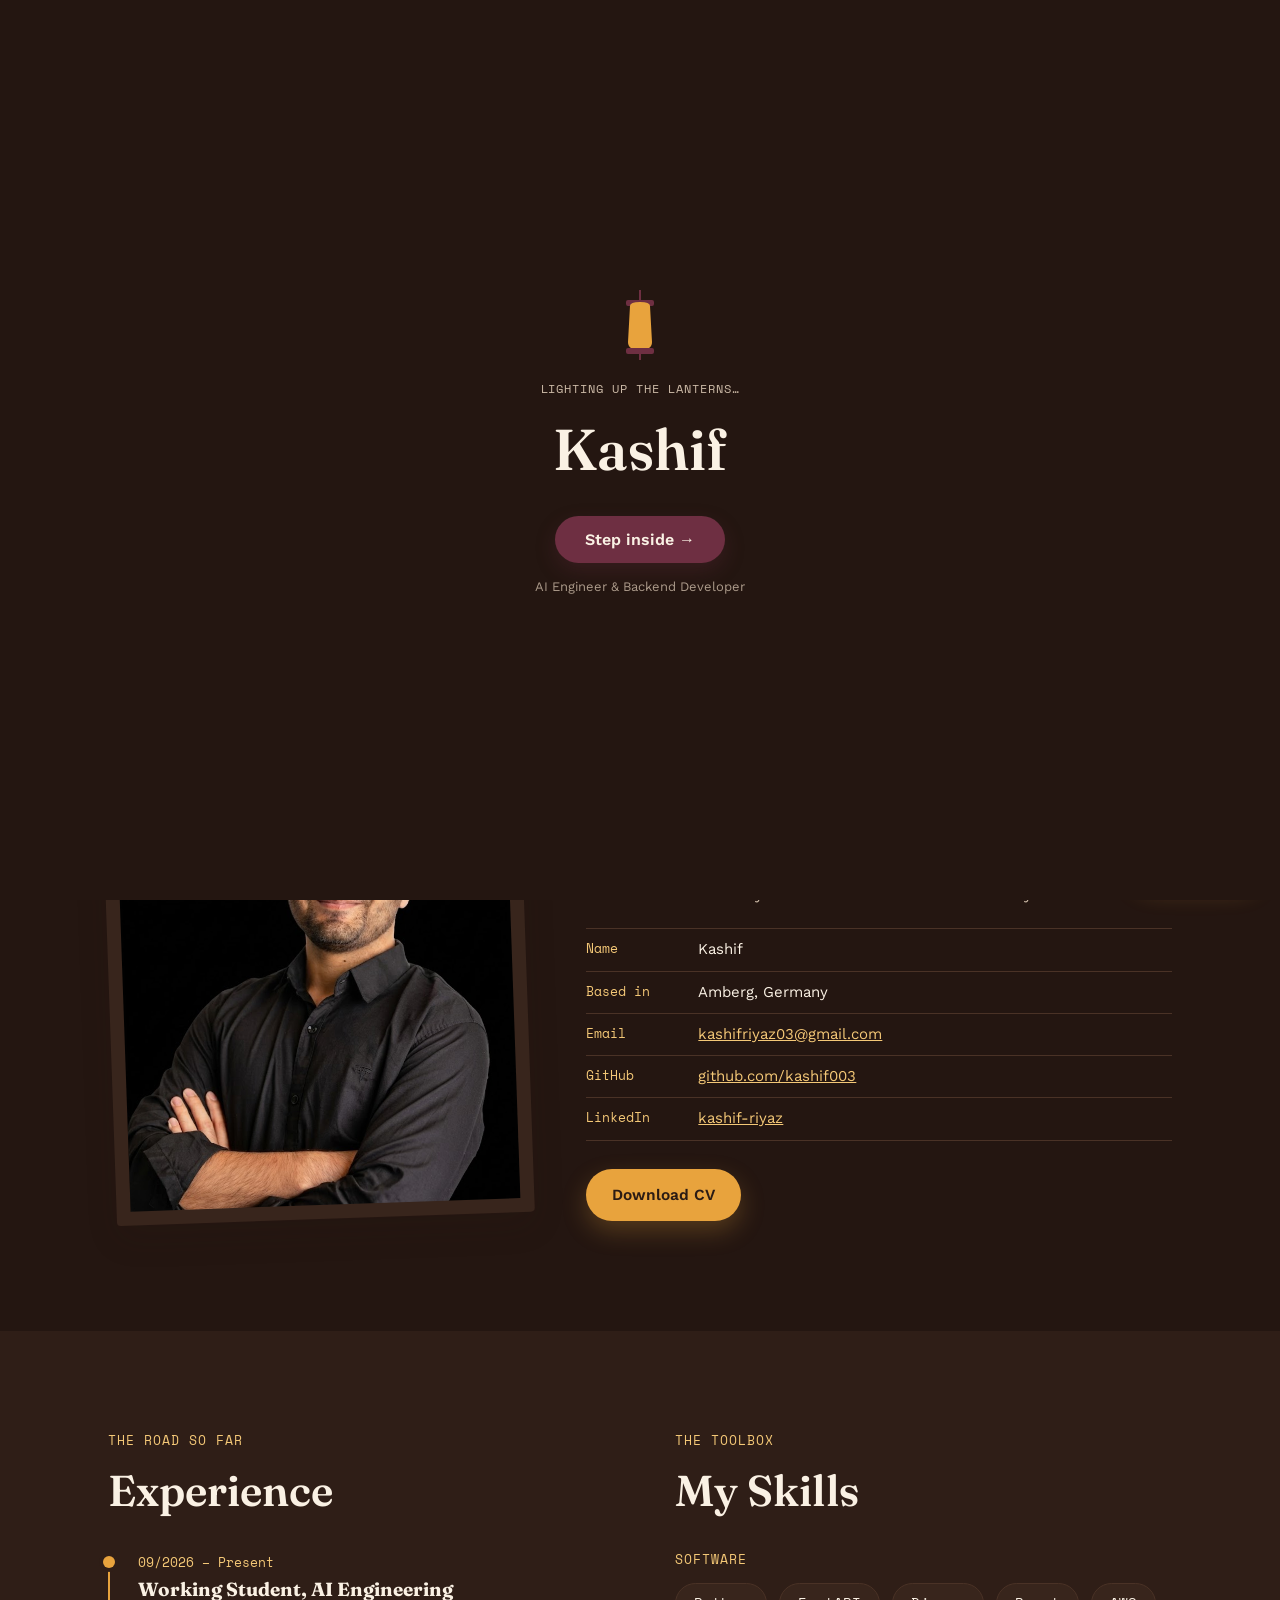
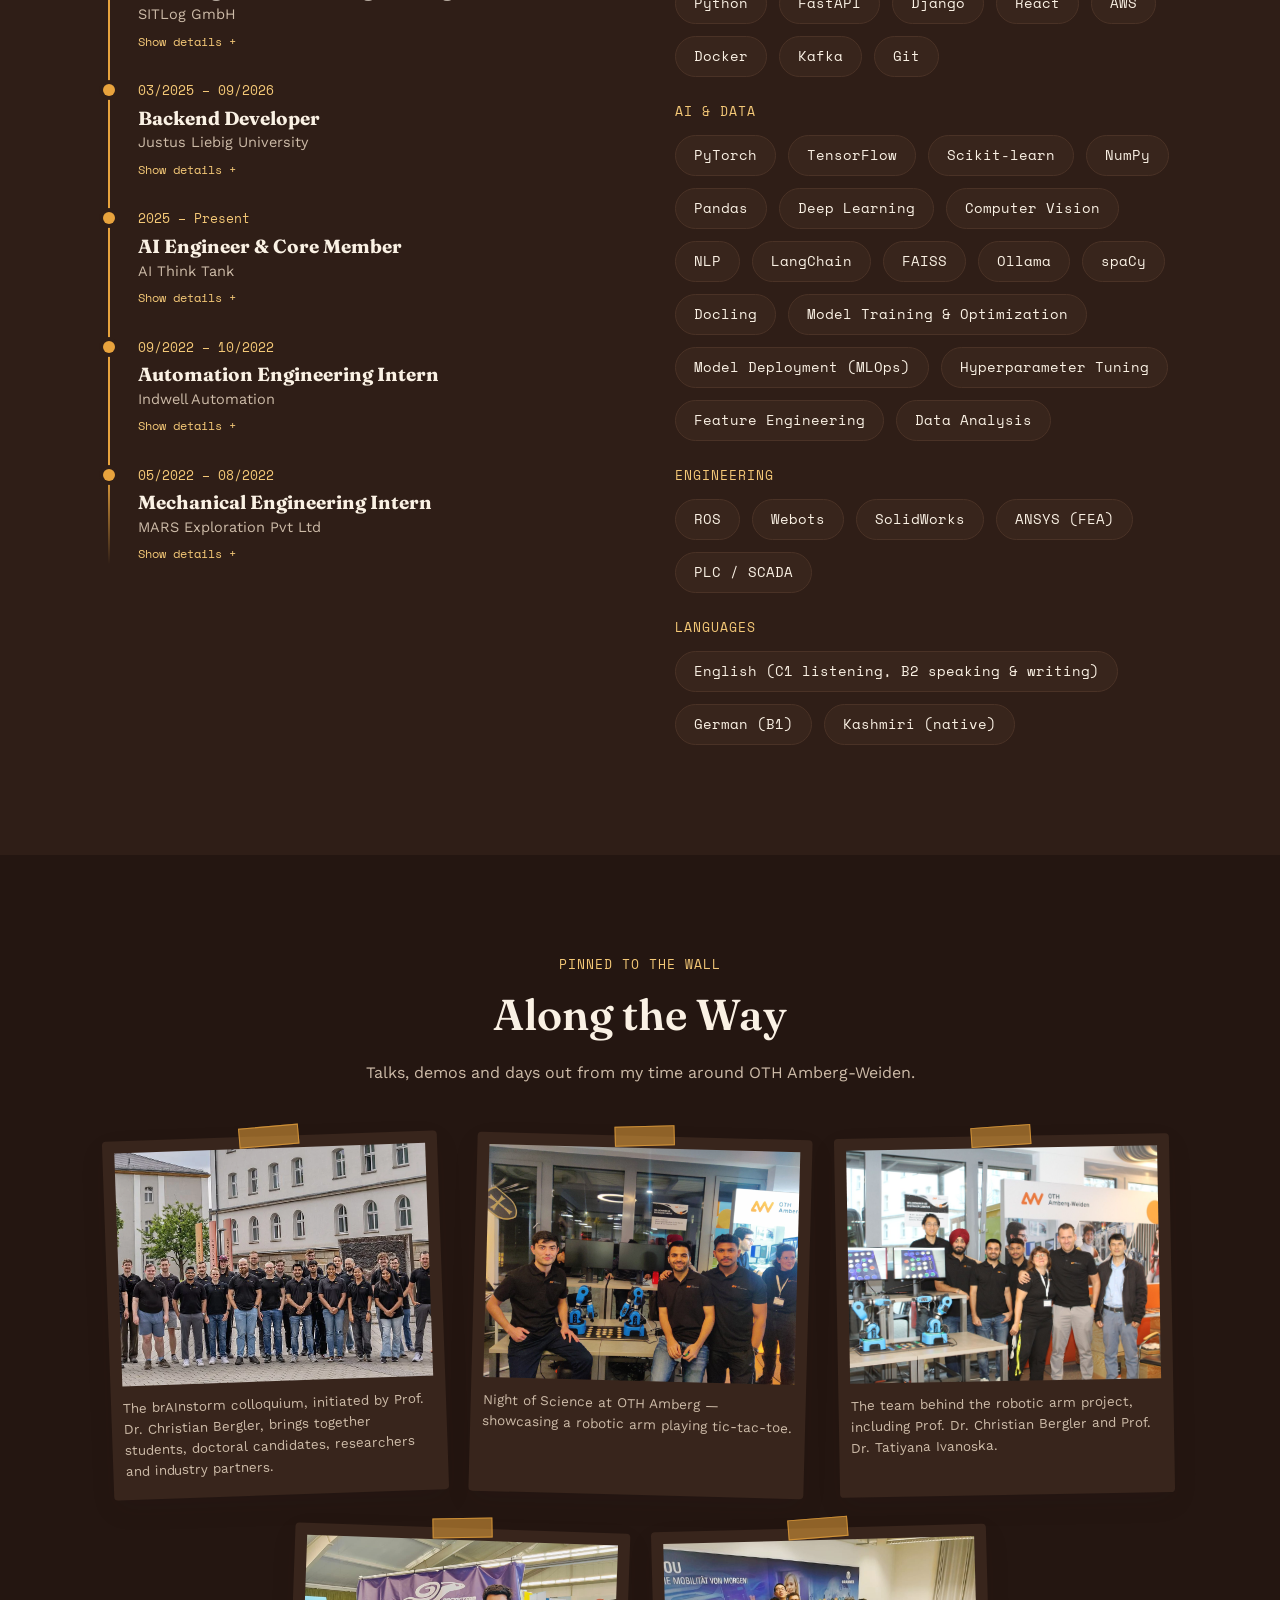
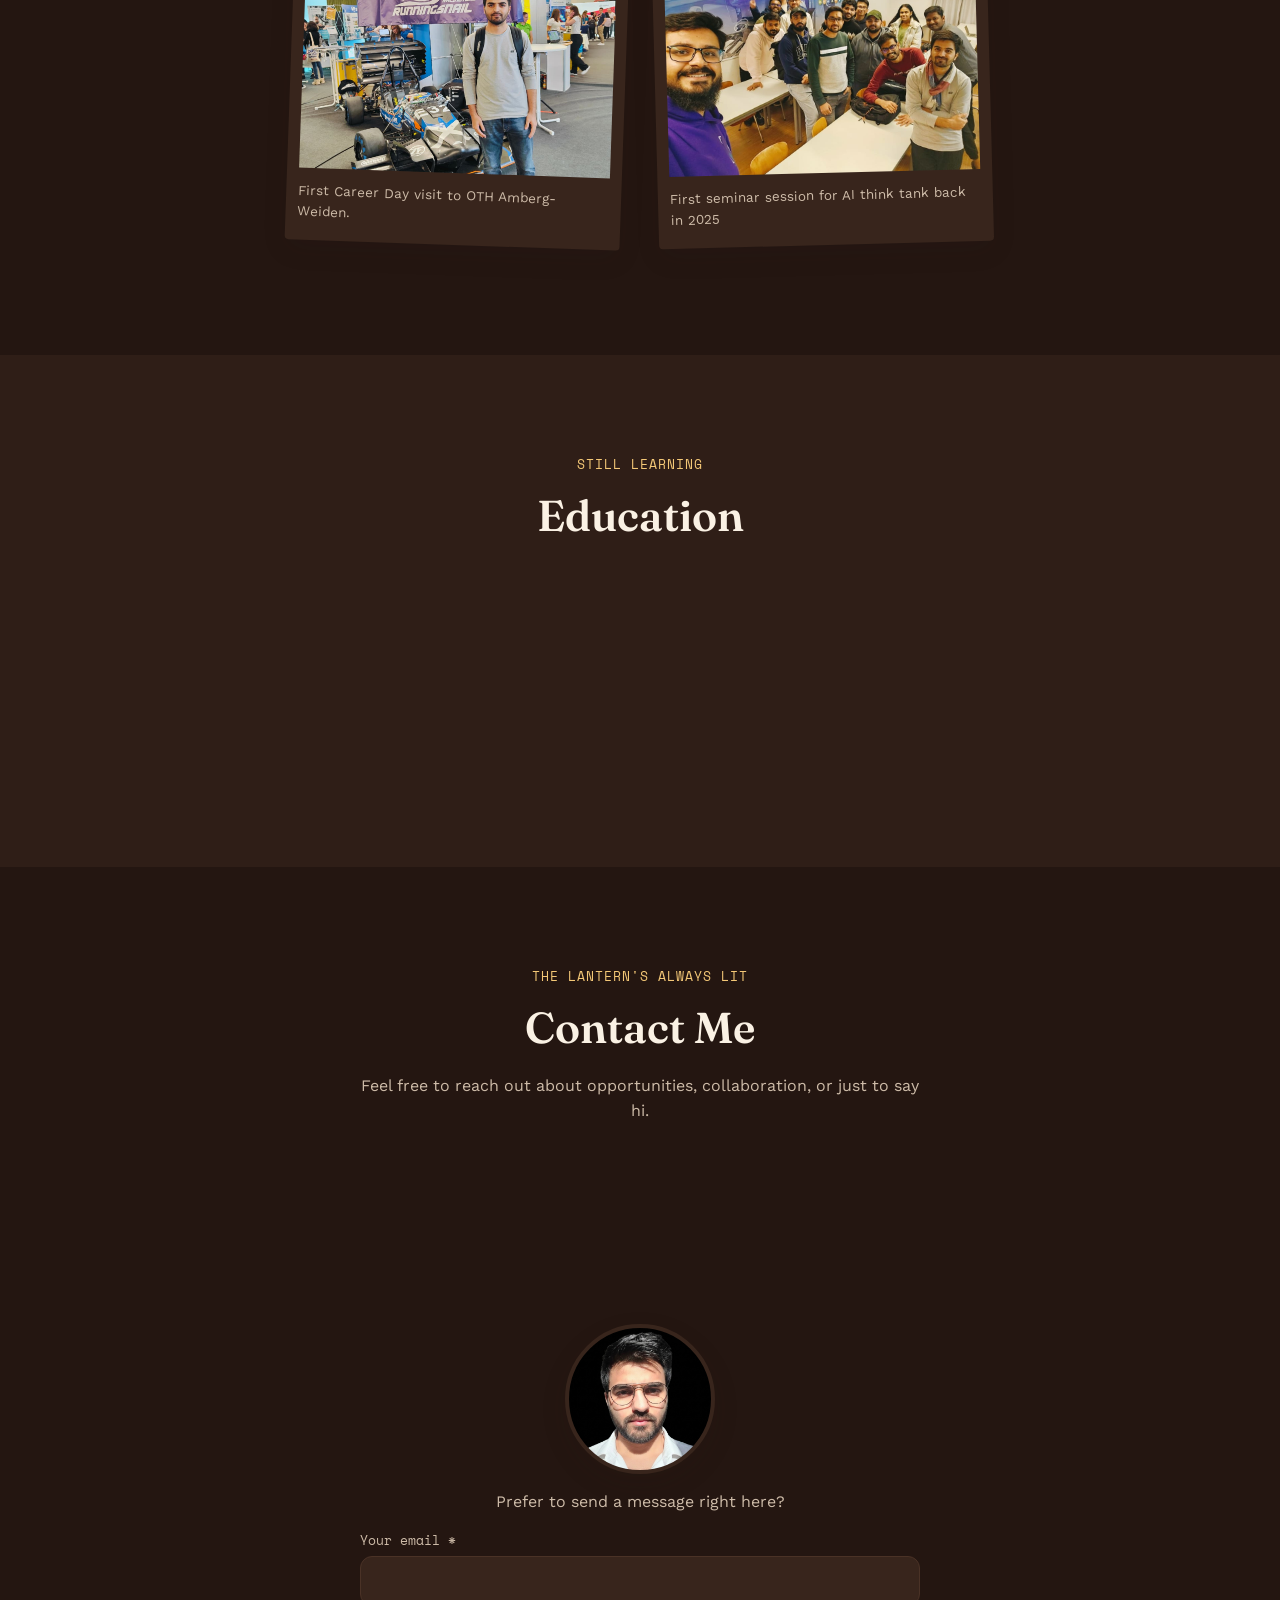
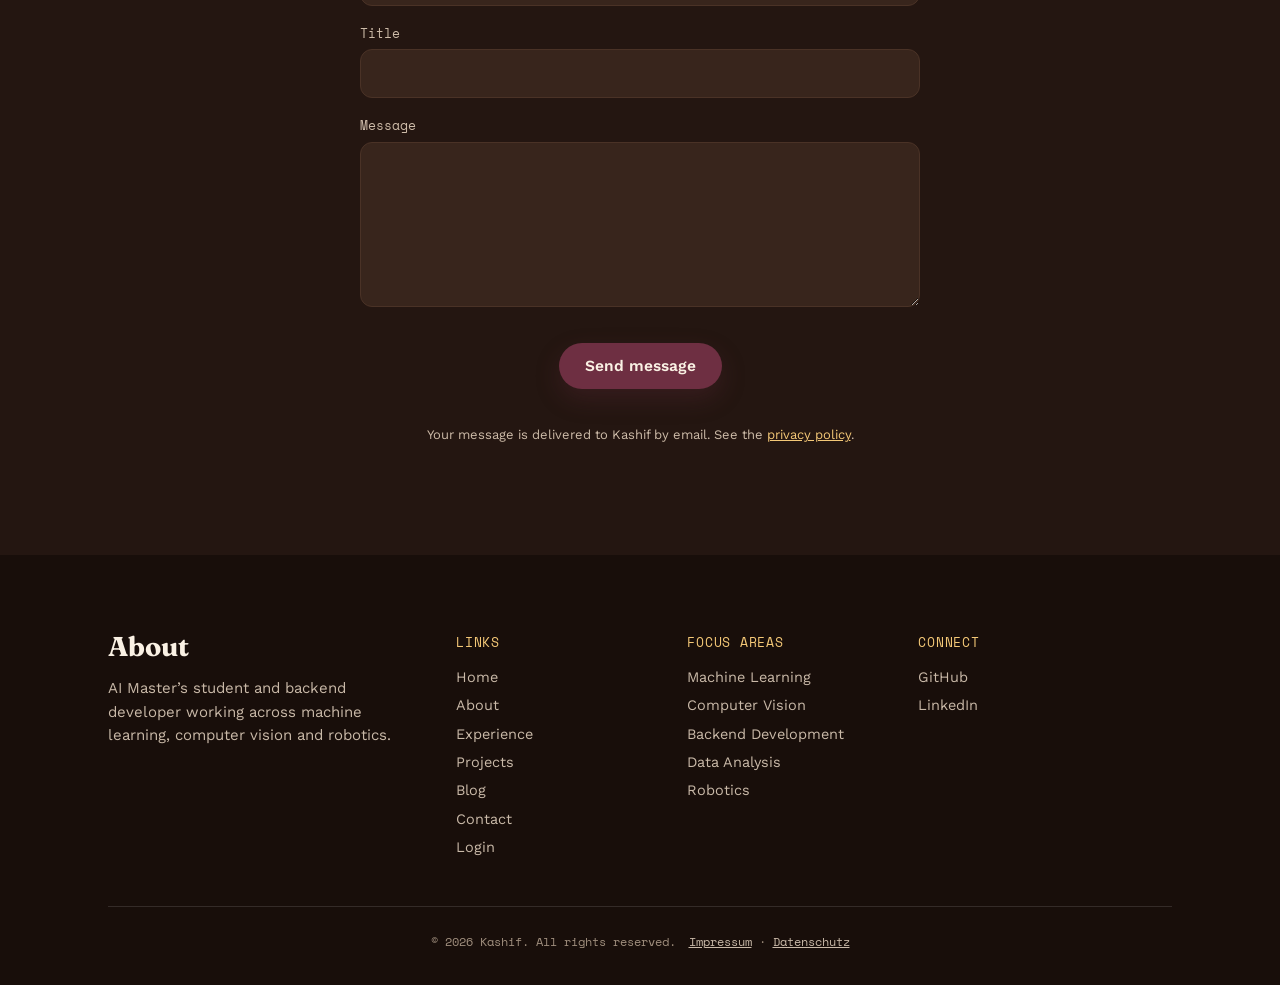
==== index.html @ c375dfff "Footer: link focus areas to Wikipedia, rename the social column to Connect Co-Authored-By: Claude Op" ====
<!DOCTYPE html>
<html lang="en" data-theme="dark">
<head>
<meta charset="UTF-8" />
<meta name="viewport" content="width=device-width, initial-scale=1.0" />
<title>Kashif - AI Engineer &amp; Backend Developer</title>
<meta name="description" content="AI Master's student and backend developer working across machine learning, computer vision and robotics." />

<script>
  (function () {
    try {
      var saved = localStorage.getItem('theme');
      if (saved === 'light' || saved === 'dark') {
        document.documentElement.setAttribute('data-theme', saved);
      }
    } catch (e) {}
  })();
</script>

<link rel="preload" href="/fonts/fraunces-latin.woff2" as="font" type="font/woff2" crossorigin>
<link rel="preload" href="/fonts/work-sans-latin.woff2" as="font" type="font/woff2" crossorigin>
<link rel="stylesheet" href="/fonts/fonts.css">

<link rel="stylesheet" href="style.css" />
<noscript><style>#entrance{ display:none; } .reveal{ opacity:1; transform:none; } .timeline::before{ transform:none; } .timeline > li::before{ scale:1; }</style></noscript>
</head>
<body>

<!-- ============ ENTRANCE OVERLAY ============ -->
<div id="entrance">
  <div class="entrance-inner">
    <svg class="lantern" width="56" height="72" viewBox="0 0 56 72" fill="none" xmlns="http://www.w3.org/2000/svg" aria-hidden="true">
      <line x1="28" y1="0" x2="28" y2="10" stroke="#6E2F42" stroke-width="2"/>
      <rect x="14" y="10" width="28" height="6" rx="2" fill="#6E2F42"/>
      <path id="lanternGlow" d="M18 16 Q18 12 28 12 Q38 12 38 16 L40 52 Q40 60 28 60 Q16 60 16 52 Z" fill="#E8A33D"/>
      <rect x="14" y="58" width="28" height="6" rx="2" fill="#6E2F42"/>
      <line x1="28" y1="64" x2="28" y2="70" stroke="#6E2F42" stroke-width="2"/>
    </svg>
    <p class="entrance-label">lighting up the lanterns…</p>
    <p class="entrance-title">Kashif</p>
    <button id="enterBtn" class="enter-btn">Step inside <span aria-hidden="true">→</span></button>
    <p class="entrance-hint">AI Engineer &amp; Backend Developer</p>
  </div>
</div>

<!-- ============ STRING LIGHTS (site signature) ============ -->
<div class="lights-strip" aria-hidden="true">
  <svg viewBox="0 0 1200 60" preserveAspectRatio="none" class="lights-wire">
    <path d="M0,10 Q150,55 300,15 Q450,55 600,15 Q750,55 900,15 Q1050,55 1200,15" fill="none" stroke="#4A3226" stroke-width="2"/>
  </svg>
  <div class="bulb-row" id="bulbRow"><!-- bulbs injected by JS --></div>
</div>

<!-- ============ HEADER ============ -->
<header class="site-header">
  <div class="wrap header-inner">
    <a href="#top" class="brand">Kashif</a>
    <nav class="main-nav" aria-label="Main">
      <a href="#about">About</a>
      <a href="#experience">Experience</a>
      <a href="/projects/">Projects</a>
      <a href="#skills">Skills</a>
      <a href="/blog/">Blog</a>
      <a href="#contact">Contact</a>
    </nav>
    <button id="themeToggle" class="theme-toggle" type="button" aria-label="Toggle dark/light mode">
      <span class="theme-icon-dark" aria-hidden="true">☾</span>
      <span class="theme-icon-light" aria-hidden="true">☀</span>
    </button>
  </div>
</header>

<main>
<!-- ============ HERO ============ -->
<section id="top" class="hero">
  <div class="wrap hero-inner">
    <p class="eyebrow">— Hello! —</p>
    <h1 class="hero-title">My name is <span class="hero-name">Kashif</span></h1>
    <p class="hero-sub">AI Engineer &amp; Backend Developer</p>
    <div class="hero-actions">
      <a href="#contact" class="cta-primary">Contact me →</a>
      <a href="/projects/" class="cta-ghost">My projects</a>
    </div>
  </div>
  <div class="hero-crates" aria-hidden="true">
    <div class="crate crate-1"></div>
    <div class="crate crate-2"></div>
    <div class="crate crate-3"></div>
  </div>
</section>

<!-- ============ ABOUT ============ -->
<section id="about" class="about">
  <div class="wrap about-inner">
    <div class="about-photo reveal">
      <div class="tape"></div>
      <div class="about-img" role="img" aria-label="Portrait of Kashif"></div>
    </div>
    <div class="about-text">
      <p class="section-eyebrow">a little about me</p>
      <h2 class="section-title">About Me</h2>
      <p>AI Master&rsquo;s student at OTH Amberg with hands-on experience in backend development, machine learning, computer vision and NLP. Currently a Working Student at SITLog GmbH, generating synthetic data with digital twins to train anomaly detection models for industrial systems.</p>
      <dl class="about-info">
        <div><dt>Name</dt><dd>Kashif</dd></div>
        <div><dt>Based in</dt><dd>Amberg, Germany</dd></div>
        <div><dt>Email</dt><dd><a href="mailto:kashifriyaz03@gmail.com">kashifriyaz03@gmail.com</a></dd></div>
        <div><dt>GitHub</dt><dd><a href="https://github.com/kashif003" target="_blank" rel="noopener">github.com/kashif003</a></dd></div>
        <div><dt>LinkedIn</dt><dd><a href="https://www.linkedin.com/in/kashif-riyaz-04170b16a" target="_blank" rel="noopener">kashif-riyaz</a></dd></div>
      </dl>
      <div class="about-footer">
        <a href="pdf/Kashif_Riyaz_CV.pdf" class="cta-primary" download>Download CV</a>
      </div>
    </div>
  </div>
</section>

<!-- ============ SKILLS & EXPERIENCE ============ -->
<section class="career">
  <div class="wrap career-inner">
    <div id="experience" class="career-col">
      <p class="section-eyebrow">the road so far</p>
      <h2 class="section-title">Experience</h2>

      <ol class="timeline reveal">
        <li class="is-current">
          <details>
            <summary>
              <p class="job-date">09/2026 – Present</p>
              <h3>Working Student, AI Engineering</h3>
              <p class="job-org">SITLog GmbH</p>
            </summary>
            <p class="job-loc">Altenstadt an der Waldnaab, Germany</p>
            <ul>
              <li>Generating synthetic data via digital twins to train an anomaly detection model for industrial machinery and warehouse systems.</li>
              <li>Simulating both normal operations and edge-case pre-failure conditions to improve the model&rsquo;s predictive accuracy.</li>
              <li>Testing and validating the model&rsquo;s performance against real-world sensor data to ensure practical industry applicability.</li>
            </ul>
          </details>
        </li>
        <li>
          <details>
            <summary>
              <p class="job-date">03/2025 – 09/2026</p>
              <h3>Backend Developer</h3>
              <p class="job-org">Justus Liebig University</p>
            </summary>
            <p class="job-loc">Giessen, Germany</p>
            <ul>
              <li>Migrated analytical software tools from R to Python, improving execution speed by 20% and enhancing maintainability.</li>
              <li>Developed an automated track detection system for HPTLC images using the SAM2 model combined with a rule-based system.</li>
              <li>Implemented an unsupervised classification pipeline for chemical material detection by training an autoencoder with a clustering head.</li>
            </ul>
          </details>
        </li>
        <li class="is-current">
          <details>
            <summary>
              <p class="job-date">2025 – Present</p>
              <h3>AI Engineer &amp; Core Member</h3>
              <p class="job-org">AI Think Tank</p>
            </summary>
            <p class="job-loc">Amberg, Germany</p>
            <ul>
              <li>Collaborated in a multidisciplinary student team to design and build applied end-to-end AI systems and industrial data pipelines.</li>
              <li>Managed systems integration, infrastructure management, and technical deployment for collaborative AI research initiatives.</li>
            </ul>
          </details>
        </li>
        <li>
          <details>
            <summary>
              <p class="job-date">09/2022 – 10/2022</p>
              <h3>Automation Engineering Intern</h3>
              <p class="job-org">Indwell Automation</p>
            </summary>
            <p class="job-loc">Mangalore, India</p>
            <ul>
              <li>Configured and programmed PLCs for basic industrial automation tasks.</li>
              <li>Designed HMI/SCADA screens to monitor and control plant processes in real-time.</li>
            </ul>
          </details>
        </li>
        <li>
          <details>
            <summary>
              <p class="job-date">05/2022 – 08/2022</p>
              <h3>Mechanical Engineering Intern</h3>
              <p class="job-org">MARS Exploration Pvt Ltd</p>
            </summary>
            <p class="job-loc">Remote</p>
            <ul>
              <li>Conducted Finite Element Analysis (FEA) of mechanical components using ANSYS.</li>
              <li>Designed and optimized 3D parts and assemblies using SolidWorks.</li>
              <li>Prepared technical documentation and presented key simulation results.</li>
            </ul>
          </details>
        </li>
      </ol>
    </div>

    <div id="skills" class="career-col">
      <p class="section-eyebrow">the toolbox</p>
      <h2 class="section-title">My Skills</h2>

        <h3 class="skill-group">Software</h3>
        <ul class="skill-tags reveal">
          <li>Python</li>
          <li>FastAPI</li>
          <li>Django</li>
          <li>React</li>
          <li>AWS</li>
          <li>Docker</li>
          <li>Kafka</li>
          <li>Git</li>
        </ul>

        <h3 class="skill-group">AI &amp; Data</h3>
        <ul class="skill-tags reveal">
          <li>PyTorch</li>
          <li>TensorFlow</li>
          <li>Scikit-learn</li>
          <li>NumPy</li>
          <li>Pandas</li>
          <li>Deep Learning</li>
          <li>Computer Vision</li>
          <li>NLP</li>
          <li>LangChain</li>
          <li>FAISS</li>
          <li>Ollama</li>
          <li>spaCy</li>
          <li>Docling</li>
          <li>Model Training &amp; Optimization</li>
          <li>Model Deployment (MLOps)</li>
          <li>Hyperparameter Tuning</li>
          <li>Feature Engineering</li>
          <li>Data Analysis</li>
        </ul>

        <h3 class="skill-group">Engineering</h3>
        <ul class="skill-tags reveal">
          <li>ROS</li>
          <li>Webots</li>
          <li>SolidWorks</li>
          <li>ANSYS (FEA)</li>
          <li>PLC / SCADA</li>
        </ul>

        <h3 class="skill-group">Languages</h3>
        <ul class="skill-tags reveal">
          <li>English (C1 listening, B2 speaking &amp; writing)</li>
          <li>German (B1)</li>
          <li>Kashmiri (native)</li>
        </ul>
    </div>
  </div>
</section>

<!-- ============ WORK GALLERY ============ -->
<section id="work" class="moments">
  <div class="wrap">
    <p class="section-eyebrow">pinned to the wall</p>
    <h2 class="section-title">Along the Way</h2>
    <p class="section-sub">Talks, demos and days out from my time around OTH Amberg-Weiden.</p>

    <div class="moments-grid">
      <figure class="moment-card reveal" style="--tilt: -2deg;">
        <div class="tape"></div>
        <img src="images/work/1.jpeg" alt="The brAInstorm colloquium" loading="lazy">
        <figcaption>The brAInstorm colloquium, initiated by Prof. Dr. Christian Bergler, brings together students, doctoral candidates, researchers and industry partners.</figcaption>
      </figure>
      <figure class="moment-card reveal" style="--tilt: 1.5deg;">
        <div class="tape"></div>
        <img src="images/work/2.jpeg" alt="Robotic arm playing tic-tac-toe at Night of Science" loading="lazy">
        <figcaption>Night of Science at OTH Amberg &mdash; showcasing a robotic arm playing tic-tac-toe.</figcaption>
      </figure>
      <figure class="moment-card reveal" style="--tilt: -1deg;">
        <div class="tape"></div>
        <img src="images/work/3.jpeg" alt="The robotic arm project team" loading="lazy">
        <figcaption>The team behind the robotic arm project, including Prof. Dr. Christian Bergler and Prof. Dr. Tatiyana Ivanoska.</figcaption>
      </figure>
      <figure class="moment-card reveal" style="--tilt: 2deg;">
        <div class="tape"></div>
        <img src="images/work/4.jpeg" alt="Career Day at OTH Amberg-Weiden" loading="lazy">
        <figcaption>First Career Day visit to OTH Amberg-Weiden.</figcaption>
      </figure>
      <figure class="moment-card reveal" style="--tilt: -1.5deg;">
        <div class="tape"></div>
        <img src="images/work/5.jpeg" alt="AI think tank seminar session" loading="lazy">
        <figcaption>First seminar session for AI think tank back in 2025</figcaption>
      </figure>
    </div>
  </div>
</section>

<!-- ============ EDUCATION ============ -->
<section id="education" class="education">
  <div class="wrap">
    <p class="section-eyebrow">still learning</p>
    <h2 class="section-title">Education</h2>

    <article class="job-card edu-card reveal">
      <p class="job-date">03/2024 – Present</p>
      <h3>Master of Artificial Intelligence</h3>
      <p class="job-org">Ostbayerische Technische Hochschule (OTH) &middot; Amberg, Germany</p>
      <ul>
        <li>Focus: Industrial Applications</li>
        <li>Focused on building machine learning and deep learning models.</li>
      </ul>
    </article>
  </div>
</section>

<!-- ============ CONTACT ============ -->
<section id="contact" class="contact">
  <div class="wrap">
    <p class="section-eyebrow">the lantern's always lit</p>
    <h2 class="section-title">Contact Me</h2>
    <p class="section-sub">Feel free to reach out about opportunities, collaboration, or just to say hi.</p>

    <div class="contact-grid">
      <div class="contact-box reveal">
        <h3>Location</h3>
        <p>Amberg, Germany</p>
      </div>
      <div class="contact-box reveal">
        <h3>Email Address</h3>
        <p><a href="mailto:kashifriyaz03@gmail.com">kashifriyaz03@gmail.com</a></p>
      </div>
      <div class="contact-box reveal">
        <h3>GitHub</h3>
        <p><a href="https://github.com/kashif003" target="_blank" rel="noopener">kashif003</a></p>
      </div>
      <div class="contact-box reveal">
        <h3>LinkedIn</h3>
        <p><a href="https://www.linkedin.com/in/kashif-riyaz-04170b16a" target="_blank" rel="noopener">kashif-riyaz</a></p>
      </div>
    </div>

    <div class="contact-direct reveal">
      <div class="contact-photo" role="img" aria-label="Portrait of Kashif"></div>
      <p>Prefer to send a message right here?</p>
      <form id="contactForm" class="contact-form">
        <label for="contactEmail">Your email *</label>
        <input id="contactEmail" type="email" name="email" autocomplete="email" maxlength="254" required />
        <label for="contactTitle">Title</label>
        <input id="contactTitle" type="text" name="title" maxlength="150" />
        <label for="contactMessage">Message</label>
        <textarea id="contactMessage" name="message" rows="6" maxlength="5000"></textarea>
        <div class="contact-hp" aria-hidden="true">
          <label for="contactCompany">Company</label>
          <input id="contactCompany" type="text" name="company" tabindex="-1" autocomplete="off" />
        </div>
        <div class="cf-turnstile" data-sitekey="0x4AAAAAAFxG0nzuOuS9-H9T" data-theme="dark"></div>
        <button type="submit" class="cta-primary cta-plum">Send message</button>
        <p id="contactStatus" class="contact-status" role="status"></p>
        <p class="contact-privacy">Your message is delivered to Kashif by email. See the <a href="/datenschutz/">privacy policy</a>.</p>
      </form>
    </div>
  </div>
</section>
</main>

<!-- ============ FOOTER ============ -->
<footer class="site-footer">
  <div class="wrap">
    <div class="footer-inner">
      <div>
        <h2 class="footer-title">About</h2>
        <p class="footer-sub">AI Master&rsquo;s student and backend developer working across machine learning, computer vision and robotics.</p>
      </div>
      <div>
        <h2 class="footer-heading">Links</h2>
        <ul class="footer-list">
          <li><a href="#top">Home</a></li>
          <li><a href="#about">About</a></li>
          <li><a href="#experience">Experience</a></li>
          <li><a href="/projects/">Projects</a></li>
          <li><a href="/blog/">Blog</a></li>
          <li><a href="#contact">Contact</a></li>
          <li><a href="https://library.kashifriyaz.com/admin/login" rel="nofollow">Login</a></li>
        </ul>
      </div>
      <div>
        <h2 class="footer-heading">Focus Areas</h2>
        <ul class="footer-list">
          <li><a href="https://en.wikipedia.org/wiki/Machine_learning" target="_blank" rel="noopener">Machine Learning</a></li>
          <li><a href="https://en.wikipedia.org/wiki/Computer_vision" target="_blank" rel="noopener">Computer Vision</a></li>
          <li><a href="https://en.wikipedia.org/wiki/Frontend_and_backend" target="_blank" rel="noopener">Backend Development</a></li>
          <li><a href="https://en.wikipedia.org/wiki/Data_analysis" target="_blank" rel="noopener">Data Analysis</a></li>
          <li><a href="https://en.wikipedia.org/wiki/Robotics" target="_blank" rel="noopener">Robotics</a></li>
        </ul>
      </div>
      <div>
        <h2 class="footer-heading">Connect</h2>
        <ul class="footer-list">
          <li><a href="https://github.com/kashif003" target="_blank" rel="noopener">GitHub</a></li>
          <li><a href="https://www.linkedin.com/in/kashif-riyaz-04170b16a" target="_blank" rel="noopener">LinkedIn</a></li>
        </ul>
      </div>
    </div>
    <p class="footer-copy">&copy; <span id="year">2026</span> Kashif. All rights reserved. <span class="footer-legal"><a href="/impressum/">Impressum</a> · <a href="/datenschutz/">Datenschutz</a></span></p>
  </div>
</footer>

<script src="https://challenges.cloudflare.com/turnstile/v0/api.js" async defer></script>
<script src="script.js"></script>
</body>
</html>
---- fonts/fonts.css ----
/* Self-hosted Google Fonts (SIL Open Font License), so visitors' browsers never contact Google. */
/* latin-ext */
@font-face {
  font-family: 'Fraunces';
  font-style: normal;
  font-weight: 400;
  font-display: swap;
  src: url(/fonts/fraunces-latin-ext.woff2) format('woff2');
  unicode-range: U+0100-02BA, U+02BD-02C5, U+02C7-02CC, U+02CE-02D7, U+02DD-02FF, U+0304, U+0308, U+0329, U+1D00-1DBF, U+1E00-1E9F, U+1EF2-1EFF, U+2020, U+20A0-20AB, U+20AD-20C4, U+2113, U+2C60-2C7F, U+A720-A7FF;
}
/* latin */
@font-face {
  font-family: 'Fraunces';
  font-style: normal;
  font-weight: 400;
  font-display: swap;
  src: url(/fonts/fraunces-latin.woff2) format('woff2');
  unicode-range: U+0000-00FF, U+0131, U+0152-0153, U+02BB-02BC, U+02C6, U+02DA, U+02DC, U+0304, U+0308, U+0329, U+2000-206F, U+20AC, U+2122, U+2191, U+2193, U+2212, U+2215, U+FEFF, U+FFFD;
}
/* latin-ext */
@font-face {
  font-family: 'Fraunces';
  font-style: normal;
  font-weight: 500;
  font-display: swap;
  src: url(/fonts/fraunces-latin-ext.woff2) format('woff2');
  unicode-range: U+0100-02BA, U+02BD-02C5, U+02C7-02CC, U+02CE-02D7, U+02DD-02FF, U+0304, U+0308, U+0329, U+1D00-1DBF, U+1E00-1E9F, U+1EF2-1EFF, U+2020, U+20A0-20AB, U+20AD-20C4, U+2113, U+2C60-2C7F, U+A720-A7FF;
}
/* latin */
@font-face {
  font-family: 'Fraunces';
  font-style: normal;
  font-weight: 500;
  font-display: swap;
  src: url(/fonts/fraunces-latin.woff2) format('woff2');
  unicode-range: U+0000-00FF, U+0131, U+0152-0153, U+02BB-02BC, U+02C6, U+02DA, U+02DC, U+0304, U+0308, U+0329, U+2000-206F, U+20AC, U+2122, U+2191, U+2193, U+2212, U+2215, U+FEFF, U+FFFD;
}
/* latin-ext */
@font-face {
  font-family: 'Fraunces';
  font-style: normal;
  font-weight: 600;
  font-display: swap;
  src: url(/fonts/fraunces-latin-ext.woff2) format('woff2');
  unicode-range: U+0100-02BA, U+02BD-02C5, U+02C7-02CC, U+02CE-02D7, U+02DD-02FF, U+0304, U+0308, U+0329, U+1D00-1DBF, U+1E00-1E9F, U+1EF2-1EFF, U+2020, U+20A0-20AB, U+20AD-20C4, U+2113, U+2C60-2C7F, U+A720-A7FF;
}
/* latin */
@font-face {
  font-family: 'Fraunces';
  font-style: normal;
  font-weight: 600;
  font-display: swap;
  src: url(/fonts/fraunces-latin.woff2) format('woff2');
  unicode-range: U+0000-00FF, U+0131, U+0152-0153, U+02BB-02BC, U+02C6, U+02DA, U+02DC, U+0304, U+0308, U+0329, U+2000-206F, U+20AC, U+2122, U+2191, U+2193, U+2212, U+2215, U+FEFF, U+FFFD;
}
/* latin-ext */
@font-face {
  font-family: 'Fraunces';
  font-style: normal;
  font-weight: 700;
  font-display: swap;
  src: url(/fonts/fraunces-latin-ext.woff2) format('woff2');
  unicode-range: U+0100-02BA, U+02BD-02C5, U+02C7-02CC, U+02CE-02D7, U+02DD-02FF, U+0304, U+0308, U+0329, U+1D00-1DBF, U+1E00-1E9F, U+1EF2-1EFF, U+2020, U+20A0-20AB, U+20AD-20C4, U+2113, U+2C60-2C7F, U+A720-A7FF;
}
/* latin */
@font-face {
  font-family: 'Fraunces';
  font-style: normal;
  font-weight: 700;
  font-display: swap;
  src: url(/fonts/fraunces-latin.woff2) format('woff2');
  unicode-range: U+0000-00FF, U+0131, U+0152-0153, U+02BB-02BC, U+02C6, U+02DA, U+02DC, U+0304, U+0308, U+0329, U+2000-206F, U+20AC, U+2122, U+2191, U+2193, U+2212, U+2215, U+FEFF, U+FFFD;
}
/* latin-ext */
@font-face {
  font-family: 'Space Mono';
  font-style: normal;
  font-weight: 400;
  font-display: swap;
  src: url(/fonts/space-mono-400-latin-ext.woff2) format('woff2');
  unicode-range: U+0100-02BA, U+02BD-02C5, U+02C7-02CC, U+02CE-02D7, U+02DD-02FF, U+0304, U+0308, U+0329, U+1D00-1DBF, U+1E00-1E9F, U+1EF2-1EFF, U+2020, U+20A0-20AB, U+20AD-20C4, U+2113, U+2C60-2C7F, U+A720-A7FF;
}
/* latin */
@font-face {
  font-family: 'Space Mono';
  font-style: normal;
  font-weight: 400;
  font-display: swap;
  src: url(/fonts/space-mono-400-latin.woff2) format('woff2');
  unicode-range: U+0000-00FF, U+0131, U+0152-0153, U+02BB-02BC, U+02C6, U+02DA, U+02DC, U+0304, U+0308, U+0329, U+2000-206F, U+20AC, U+2122, U+2191, U+2193, U+2212, U+2215, U+FEFF, U+FFFD;
}
/* latin-ext */
@font-face {
  font-family: 'Space Mono';
  font-style: normal;
  font-weight: 700;
  font-display: swap;
  src: url(/fonts/space-mono-700-latin-ext.woff2) format('woff2');
  unicode-range: U+0100-02BA, U+02BD-02C5, U+02C7-02CC, U+02CE-02D7, U+02DD-02FF, U+0304, U+0308, U+0329, U+1D00-1DBF, U+1E00-1E9F, U+1EF2-1EFF, U+2020, U+20A0-20AB, U+20AD-20C4, U+2113, U+2C60-2C7F, U+A720-A7FF;
}
/* latin */
@font-face {
  font-family: 'Space Mono';
  font-style: normal;
  font-weight: 700;
  font-display: swap;
  src: url(/fonts/space-mono-700-latin.woff2) format('woff2');
  unicode-range: U+0000-00FF, U+0131, U+0152-0153, U+02BB-02BC, U+02C6, U+02DA, U+02DC, U+0304, U+0308, U+0329, U+2000-206F, U+20AC, U+2122, U+2191, U+2193, U+2212, U+2215, U+FEFF, U+FFFD;
}
/* latin-ext */
@font-face {
  font-family: 'Work Sans';
  font-style: normal;
  font-weight: 400;
  font-display: swap;
  src: url(/fonts/work-sans-latin-ext.woff2) format('woff2');
  unicode-range: U+0100-02BA, U+02BD-02C5, U+02C7-02CC, U+02CE-02D7, U+02DD-02FF, U+0304, U+0308, U+0329, U+1D00-1DBF, U+1E00-1E9F, U+1EF2-1EFF, U+2020, U+20A0-20AB, U+20AD-20C4, U+2113, U+2C60-2C7F, U+A720-A7FF;
}
/* latin */
@font-face {
  font-family: 'Work Sans';
  font-style: normal;
  font-weight: 400;
  font-display: swap;
  src: url(/fonts/work-sans-latin.woff2) format('woff2');
  unicode-range: U+0000-00FF, U+0131, U+0152-0153, U+02BB-02BC, U+02C6, U+02DA, U+02DC, U+0304, U+0308, U+0329, U+2000-206F, U+20AC, U+2122, U+2191, U+2193, U+2212, U+2215, U+FEFF, U+FFFD;
}
/* latin-ext */
@font-face {
  font-family: 'Work Sans';
  font-style: normal;
  font-weight: 500;
  font-display: swap;
  src: url(/fonts/work-sans-latin-ext.woff2) format('woff2');
  unicode-range: U+0100-02BA, U+02BD-02C5, U+02C7-02CC, U+02CE-02D7, U+02DD-02FF, U+0304, U+0308, U+0329, U+1D00-1DBF, U+1E00-1E9F, U+1EF2-1EFF, U+2020, U+20A0-20AB, U+20AD-20C4, U+2113, U+2C60-2C7F, U+A720-A7FF;
}
/* latin */
@font-face {
  font-family: 'Work Sans';
  font-style: normal;
  font-weight: 500;
  font-display: swap;
  src: url(/fonts/work-sans-latin.woff2) format('woff2');
  unicode-range: U+0000-00FF, U+0131, U+0152-0153, U+02BB-02BC, U+02C6, U+02DA, U+02DC, U+0304, U+0308, U+0329, U+2000-206F, U+20AC, U+2122, U+2191, U+2193, U+2212, U+2215, U+FEFF, U+FFFD;
}
/* latin-ext */
@font-face {
  font-family: 'Work Sans';
  font-style: normal;
  font-weight: 600;
  font-display: swap;
  src: url(/fonts/work-sans-latin-ext.woff2) format('woff2');
  unicode-range: U+0100-02BA, U+02BD-02C5, U+02C7-02CC, U+02CE-02D7, U+02DD-02FF, U+0304, U+0308, U+0329, U+1D00-1DBF, U+1E00-1E9F, U+1EF2-1EFF, U+2020, U+20A0-20AB, U+20AD-20C4, U+2113, U+2C60-2C7F, U+A720-A7FF;
}
/* latin */
@font-face {
  font-family: 'Work Sans';
  font-style: normal;
  font-weight: 600;
  font-display: swap;
  src: url(/fonts/work-sans-latin.woff2) format('woff2');
  unicode-range: U+0000-00FF, U+0131, U+0152-0153, U+02BB-02BC, U+02C6, U+02DA, U+02DC, U+0304, U+0308, U+0329, U+2000-206F, U+20AC, U+2122, U+2191, U+2193, U+2212, U+2215, U+FEFF, U+FFFD;
}
---- style.css ----
/* ==========================================================
   design tokens
   Palette: coffee/plum dusk + marigold glow + moss + ivory
   Type: Fraunces (display) / Work Sans (body) / Space Mono (tags)
   ========================================================== */
:root{
  --ink: #2B1B14;
  --ink-soft: #5B4636;
  --plum: #6E2F42;
  --plum-deep: #3A1826;
  --accent: #6E2F42;
  --marigold: #E8A33D;
  --marigold-soft: #F4C877;
  --moss: #7A8450;
  --ivory: #FAF1E4;
  --ivory-warm: #F3E3CC;
  --card: #fff;
  --header-bg: rgba(250,241,228,0.88);
  --coffee-bg: #241611;
  --coffee-bg-2: #2F1E17;
  --line: #E3D2B8;

  --profile-photo: url(images/kashif_1.jpeg);
  --contact-photo: url(images/kashif_3.jpeg);

  --font-display: "Fraunces", ui-serif, Georgia, serif;
  --font-body: "Work Sans", -apple-system, sans-serif;
  --font-mono: "Space Mono", ui-monospace, monospace;

  --radius: 18px;
}
:root[data-theme="dark"]{
  --ink: #FAF1E4;
  --ink-soft: #CDBBA8;
  --accent: #F4C877;
  --ivory: #241611;
  --ivory-warm: #2F1E17;
  --card: #38251C;
  --header-bg: rgba(36,22,17,0.88);
  --coffee-bg: #180E0A;
  --coffee-bg-2: #241611;
  --line: #4A3226;

  --profile-photo: url(images/kashif_2.jpeg);
  --contact-photo: url(images/kashif_4.jpeg);
}

*{ box-sizing: border-box; }
html{ scroll-behavior: smooth; }
body{
  margin:0;
  background: var(--ivory);
  color: var(--ink);
  font-family: var(--font-body);
  line-height: 1.55;
  overflow-x: hidden;
}

@media (prefers-reduced-motion: reduce){
  html{ scroll-behavior: auto; }
  *, *::before{ animation-duration: 0.001ms !important; animation-iteration-count: 1 !important; transition-duration: 0.001ms !important; transition-delay: 0s !important; }
}

.wrap{ max-width: 1120px; margin: 0 auto; padding: 0 28px; }
section{ scroll-margin-top: 70px; }

a{ color: inherit; }
img{ max-width: 100%; display:block; }

::selection{ background: var(--marigold-soft); color: #2B1B14; }

:focus-visible{
  outline: 3px solid var(--marigold);
  outline-offset: 3px;
  border-radius: 4px;
}

/* ==========================================================
   ENTRANCE OVERLAY
   ========================================================== */
#entrance{
  position: fixed; inset: 0; z-index: 999;
  background: var(--ivory);
  display: flex; align-items: center; justify-content: center;
  transition: opacity 1.1s ease, visibility 1.1s ease;
}
#entrance.hide{
  opacity: 0;
  visibility: hidden;
  pointer-events: none;
}
.entrance-inner{ text-align: center; padding: 20px; }
.lantern{ display:block; overflow: visible; margin: 0 auto 18px; animation: swing 3.2s ease-in-out infinite; transform-origin: 28px 8px; }
#lanternGlow{ animation: flicker 2.6s ease-in-out infinite; transform-origin: center; }
@keyframes swing{
  0%,100%{ transform: rotate(-4deg); }
  50%{ transform: rotate(4deg); }
}
@keyframes flicker{
  0%,100%{ opacity: 1; filter: drop-shadow(0 0 8px rgba(232,163,61,0.7)); }
  45%{ opacity: 0.85; filter: drop-shadow(0 0 3px rgba(232,163,61,0.3)); }
  55%{ opacity: 1; filter: drop-shadow(0 0 14px rgba(232,163,61,0.9)); }
}
.entrance-label{
  font-family: var(--font-mono);
  font-size: 12px;
  letter-spacing: 0.08em;
  text-transform: uppercase;
  color: var(--ink-soft);
  margin: 0 0 6px;
}
.entrance-title{
  font-family: var(--font-display);
  font-size: clamp(2.2rem, 6vw, 3.6rem);
  font-weight: 600;
  margin: 0 0 22px;
  color: var(--ink);
}
.enter-btn{
  font-family: var(--font-body);
  font-weight: 600;
  font-size: 16px;
  background: var(--plum);
  color: #FAF1E4;
  border: none;
  padding: 14px 30px;
  border-radius: 999px;
  cursor: pointer;
  transition: transform 0.25s ease, background 0.25s ease, box-shadow 0.25s ease;
  box-shadow: 0 8px 20px rgba(110,47,66,0.25);
}
.enter-btn:hover{ transform: translateY(-2px); background: var(--plum-deep); box-shadow: 0 12px 26px rgba(110,47,66,0.32); }
.entrance-hint{
  margin-top: 14px;
  font-size: 13px;
  color: var(--ink-soft);
  opacity: 0.8;
}

/* ==========================================================
   STRING LIGHTS — signature element
   ========================================================== */
.lights-strip{
  position: relative;
  width: 100%;
  height: 46px;
  background: var(--coffee-bg);
  overflow: hidden;
}
.lights-wire{ position:absolute; top:0; left:0; width:100%; height:100%; }
.bulb-row{
  position: absolute;
  top: 8px; left: 0; right: 0;
  display: flex;
  justify-content: space-between;
  padding: 0 2%;
}
.bulb{
  width: 10px; height: 13px;
  border-radius: 50% 50% 45% 45%;
  background: var(--marigold);
  box-shadow: 0 0 6px 2px rgba(232,163,61,0.15);
  opacity: 0.35;
  animation: bulb-glow 3.4s ease-in-out infinite;
}
@keyframes bulb-glow{
  0%,100%{ opacity: 0.35; box-shadow: 0 0 6px 2px rgba(232,163,61,0.15); }
  50%{ opacity: 1; box-shadow: 0 0 12px 4px rgba(232,163,61,0.55); }
}

/* ==========================================================
   HEADER
   ========================================================== */
.site-header{
  position: sticky; top: 0; z-index: 50;
  background: var(--header-bg);
  backdrop-filter: blur(10px);
  border-bottom: 1px solid var(--line);
}
.header-inner{
  display: flex; align-items: center; justify-content: space-between;
  padding: 16px 28px;
}
.brand{
  font-family: var(--font-display);
  font-weight: 600;
  font-size: 20px;
  text-decoration: none;
  color: var(--ink);
}
.main-nav{ display: flex; gap: 28px; margin-left: auto; margin-right: 24px; }
.main-nav a{
  text-decoration: none;
  font-size: 14.5px;
  font-weight: 500;
  color: var(--ink-soft);
  position: relative;
  padding-bottom: 3px;
}
.main-nav a::after{
  content: "";
  position: absolute; left:0; bottom:0;
  width: 0%; height: 2px; background: var(--marigold);
  transition: width 0.25s ease;
}
.main-nav a:hover::after,
.main-nav a[aria-current="page"]::after{ width: 100%; }
.main-nav a:hover,
.main-nav a[aria-current="page"]{ color: var(--ink); }
.theme-toggle{
  border: 1px solid var(--line);
  background: var(--ivory-warm);
  color: var(--ink);
  border-radius: 999px;
  width: 38px; height: 38px;
  cursor: pointer;
  font-size: 16px;
  flex-shrink: 0;
  transition: transform 0.2s ease, background 0.2s ease;
}
.theme-toggle:hover{ transform: scale(1.08); background: var(--marigold-soft); color: #2B1B14; }
.theme-icon-light{ display: none; }
:root[data-theme="dark"] .theme-icon-light{ display: inline; }
:root[data-theme="dark"] .theme-icon-dark{ display: none; }

@media (max-width: 720px){
  section{ scroll-margin-top: 110px; }
  .header-inner{ flex-wrap: wrap; padding: 12px 20px; row-gap: 8px; }
  .main-nav{
    order: 3;
    width: 100%;
    margin: 0;
    gap: 20px;
    overflow-x: auto;
    scrollbar-width: none;
  }
  .main-nav::-webkit-scrollbar{ display: none; }
}

/* ==========================================================
   HERO
   ========================================================== */
.hero{
  position: relative;
  background: radial-gradient(ellipse at 20% 0%, var(--coffee-bg-2), var(--coffee-bg) 65%);
  color: #FAF1E4;
  padding: 100px 0 140px;
  overflow: hidden;
}
.hero-inner{ position: relative; z-index: 2; max-width: 720px; margin-left: max(0px, calc((100% - 1120px) / 2)); }
.eyebrow{
  font-family: var(--font-mono);
  font-size: 12.5px;
  letter-spacing: 0.1em;
  color: var(--marigold-soft);
  margin: 0 0 18px;
}
.hero-title{
  font-family: var(--font-display);
  font-weight: 600;
  font-size: clamp(2.4rem, 5.6vw, 4rem);
  line-height: 1.08;
  margin: 0 0 22px;
}
.hero-name{ color: var(--marigold); }
.hero-sub{
  font-size: 19px;
  color: #D9C9B8;
  max-width: 540px;
  margin: 0 0 34px;
}
.hero-actions{ display: flex; flex-wrap: wrap; align-items: center; gap: 14px; }
.cta-primary{
  display: inline-block;
  font-weight: 600;
  font-size: 15.5px;
  background: var(--marigold);
  color: #2B1B14;
  text-decoration: none;
  padding: 14px 26px;
  border-radius: 999px;
  transition: transform 0.25s ease, background 0.25s ease, box-shadow 0.25s ease;
  box-shadow: 0 10px 24px rgba(232,163,61,0.25);
}
.cta-primary:hover{ transform: translateY(-2px); background: var(--marigold-soft); box-shadow: 0 14px 30px rgba(232,163,61,0.35); }
.cta-ghost{
  display: inline-block;
  font-weight: 600;
  font-size: 15.5px;
  color: #FAF1E4;
  text-decoration: none;
  padding: 13px 26px;
  border: 1px solid rgba(250,241,228,0.4);
  border-radius: 999px;
  transition: transform 0.25s ease, border-color 0.25s ease;
}
.cta-ghost:hover{ transform: translateY(-2px); border-color: var(--marigold-soft); }

.hero-crates{
  position: absolute; right: -40px; bottom: -30px; z-index: 1;
  display: flex; gap: 14px; opacity: 0.5;
}
.crate{
  width: 90px; height: 90px;
  border: 3px solid #4A3226;
  border-radius: 6px;
  background: repeating-linear-gradient(45deg, #3A281F, #3A281F 8px, #34241C 8px, #34241C 16px);
  transform: rotate(-6deg);
}
.crate-2{ transform: rotate(4deg) translateY(20px); width: 110px; height: 110px; }
.crate-3{ transform: rotate(-3deg) translateY(-10px); width: 70px; height: 70px; }
@media (max-width: 720px){ .hero-crates{ display:none; } }

.hero-page{ padding: 70px 0 74px; }
.hero-page .hero-sub{ font-size: 17px; margin-bottom: 0; }
.goods-page, .blog-page{ padding: 70px 0 100px; }

/* ==========================================================
   SECTION HEADERS (shared)
   ========================================================== */
.section-eyebrow{
  font-family: var(--font-mono);
  font-size: 12.5px;
  letter-spacing: 0.08em;
  text-transform: uppercase;
  color: var(--accent);
  margin: 0 0 8px;
  text-align: center;
}
.section-title{
  font-family: var(--font-display);
  font-size: clamp(1.9rem, 4vw, 2.7rem);
  font-weight: 600;
  text-align: center;
  margin: 0 0 12px;
  color: var(--ink);
}
.section-sub{
  text-align: center;
  max-width: 560px;
  margin: 0 auto 50px;
  color: var(--ink-soft);
}

.tape{
  position: absolute; top: -10px; left: 50%; transform: translateX(-50%) rotate(-3deg);
  width: 60px; height: 20px;
  background: rgba(232,163,61,0.55);
  border: 1px solid rgba(232,163,61,0.7);
  z-index: 1;
}

/* ==========================================================
   ABOUT
   ========================================================== */
.about{ padding: 100px 0 110px; }
.about-inner{
  display: grid;
  grid-template-columns: minmax(0, 5fr) minmax(0, 7fr);
  gap: 60px;
  align-items: center;
}
.about-photo{
  position: relative;
  background: var(--card);
  padding: 14px;
  border-radius: 4px;
  box-shadow: 0 14px 32px rgba(43,27,20,0.12);
  --tilt: -2deg;
}
.about-img{
  aspect-ratio: 4/5;
  background-image: var(--profile-photo);
  background-size: cover;
  background-position: center top;
}
.about-text .section-eyebrow,
.about-text .section-title{ text-align: left; }
.about-text > p:not(.section-eyebrow){ color: var(--ink-soft); margin: 0 0 22px; }
.about-info{ margin: 0 0 28px; border-top: 1px solid var(--line); }
.about-info > div{
  display: flex;
  gap: 16px;
  padding: 9px 0;
  border-bottom: 1px solid var(--line);
  font-size: 15px;
}
.about-info dt{
  flex: 0 0 96px;
  font-family: var(--font-mono);
  font-size: 12.5px;
  line-height: 1.8;
  color: var(--accent);
}
.about-info dd{ margin: 0; min-width: 0; overflow-wrap: anywhere; }
.about-info a{ color: var(--accent); }
.about-footer{ display: flex; flex-wrap: wrap; align-items: center; justify-content: space-between; gap: 20px; }

@media (max-width: 820px){
  .about-inner{ grid-template-columns: minmax(0, 1fr); gap: 44px; }
  .about-photo{ max-width: 340px; width: 100%; margin: 0 auto; }
}

/* ==========================================================
   WORK GALLERY
   ========================================================== */
.moments{ padding: 100px 0 110px;  }
.moments-grid{
  display: grid;
  grid-template-columns: repeat(6, minmax(0, 1fr));
  gap: 34px 30px;
}
.moment-card{
  grid-column: span 2;
  position: relative;
  margin: 0;
  background: var(--card);
  border-radius: 4px;
  padding: 12px 12px 18px;
  box-shadow: 0 10px 26px rgba(43,27,20,0.08);
}
.moment-card:nth-child(4){ grid-column: 2 / span 2; }
.moment-card img{ width: 100%; aspect-ratio: 4/3; object-fit: cover; }
.moment-card figcaption{ font-size: 13.5px; color: var(--ink-soft); margin-top: 12px; }

@media (max-width: 900px){
  .moments-grid{ grid-template-columns: repeat(2, minmax(0, 1fr)); }
  .moment-card, .moment-card:nth-child(4){ grid-column: auto; }
}
@media (max-width: 580px){
  .moments-grid{ grid-template-columns: minmax(0, 1fr); }
}

/* ==========================================================
   PROJECTS
   ========================================================== */
.goods{ padding: 100px 0 110px; }

.goods-grid{
  display: grid;
  grid-template-columns: repeat(auto-fill, minmax(min(280px, 100%), 1fr));
  gap: 34px 26px;
  padding-top: 14px;
}

.good-card{
  position: relative;
  display: flex;
  flex-direction: column;
  background: var(--card);
  border: 1px solid var(--line);
  border-radius: var(--radius);
  padding: 22px 22px 26px;
}
.price-tag{
  position: absolute;
  top: -14px; right: 18px;
  background: var(--marigold);
  color: #2B1B14;
  font-family: var(--font-mono);
  font-weight: 700;
  font-size: 12px;
  padding: 6px 12px;
  border-radius: 6px;
  transform: rotate(3deg);
  box-shadow: 0 6px 14px rgba(43,27,20,0.15);
  z-index: 1;
}
.price-tag::after{
  content: "";
  position: absolute; top: -5px; left: 50%;
  width: 6px; height: 6px; margin-left: -3px;
  background: #2B1B14; border-radius: 50%;
}
.price-tag-alt{ background: var(--plum); color: #FAF1E4; }
.price-tag-alt::after{ background: var(--plum-deep); }
.price-tag-moss{ background: var(--moss); color: #1E2210; }
.price-tag-moss::after{ background: #52592f; }

.good-img{
  border-radius: 10px;
  overflow: hidden;
  margin-bottom: 16px;
  aspect-ratio: 4/3;
  background: var(--ivory-warm);
}
.good-img img{ width:100%; height:100%; object-fit: cover; }

.good-card h3{
  font-family: var(--font-display);
  font-size: 19px;
  line-height: 1.25;
  margin: 0 0 14px;
}
.good-meta{ font-family: var(--font-mono); font-size: 12px; color: var(--accent); margin: 0 0 6px; }
.good-desc{ font-size: 14.5px; color: var(--ink-soft); margin: 0 0 14px; }
.good-link{
  margin-top: auto;
  align-self: flex-start;
  font-weight: 600;
  font-size: 14.5px;
  text-decoration: none;
  color: var(--accent);
  border-bottom: 2px solid transparent;
  transition: border-color 0.2s ease;
}
.good-link:hover{ border-color: currentColor; }

.good-card-more{
  justify-content: center;
  background: var(--plum);
  border-color: var(--plum);
  color: #FAF1E4;
}
.good-card-more p{ margin: 0 0 18px; color: #EAD9C9; }
.good-card-more .good-meta{ font-family: var(--font-mono); font-size: 12px; color: var(--accent); margin: 0 0 6px; }
.good-desc{ font-size: 14.5px; color: var(--ink-soft); margin: 0 0 14px; }
.good-link{ margin-top: 0; color: var(--marigold-soft); }

/* ==========================================================
   EXPERIENCE & EDUCATION
   ========================================================== */
.career{ padding: 100px 0 110px; background: var(--ivory-warm); }
.career-inner{
  display: grid;
  grid-template-columns: repeat(auto-fit, minmax(min(380px, 100%), 1fr));
  gap: 60px 70px;
  align-items: start;
}
.career-col{ min-width: 0; scroll-margin-top: 110px; }
.career .section-eyebrow,
.career .section-title{ text-align: left; }
.career .skill-group{ text-align: left; margin-top: 24px; }
.career .skill-tags{ justify-content: flex-start; max-width: none; }
.timeline{
  list-style: none;
  margin: 28px 0 0;
  padding: 0 0 0 30px;
  position: relative;
}
/* the line draws downwards once the timeline scrolls into view */
.timeline::before{
  content: "";
  position: absolute;
  top: 0; bottom: 0; left: 0;
  width: 2px;
  border-radius: 2px;
  background: linear-gradient(to bottom, var(--marigold) 0%, var(--marigold) 85%, transparent 100%);
  transform: scaleY(0);
  transform-origin: top;
  transition: transform 1.3s cubic-bezier(.45,.05,.35,1);
}
.timeline.in-view::before{ transform: scaleY(1); }
.timeline > li{ position: relative; padding-bottom: 30px; }
.timeline > li:last-child{ padding-bottom: 0; }
.timeline > li::before{
  content: "";
  position: absolute;
  top: 3px; left: -35px;
  width: 12px; height: 12px;
  border-radius: 50%;
  background: var(--marigold);
  box-shadow: 0 0 0 4px var(--ivory-warm);
  scale: 0;
  transition: scale 0.45s cubic-bezier(.34,1.56,.64,1);
}
/* each dot pops in as the line reaches it */
.timeline.in-view > li::before{ scale: 1; }
.timeline.in-view > li:nth-child(1)::before{ transition-delay: 0.1s; }
.timeline.in-view > li:nth-child(2)::before{ transition-delay: 0.35s; }
.timeline.in-view > li:nth-child(3)::before{ transition-delay: 0.6s; }
.timeline.in-view > li:nth-child(4)::before{ transition-delay: 0.85s; }
.timeline.in-view > li:nth-child(5)::before{ transition-delay: 1.1s; }
.timeline.in-view > li:nth-child(n+6)::before{ transition-delay: 1.3s; }
/* current roles stay the same size and glow brighter, then deeper */
.timeline > li.is-current::before{ animation: glow 2.4s ease-in-out infinite; }
@keyframes glow{
  0%, 100%{ background: #B8731F; }
  50%{ background: #FFD27A; box-shadow: 0 0 0 4px var(--ivory-warm), 0 0 14px 5px rgba(232,163,61,0.55); }
}
.timeline h3{ font-family: var(--font-display); font-size: 19px; line-height: 1.25; margin: 0 0 2px; }
.timeline .job-org{ margin: 0; }
.timeline summary{ list-style: none; cursor: pointer; }
.timeline summary::-webkit-details-marker{ display: none; }
.timeline summary:focus-visible{ outline: 2px solid var(--marigold); outline-offset: 4px; border-radius: 4px; }
.timeline summary::after{
  content: "Show details +";
  display: block;
  margin-top: 6px;
  font-family: var(--font-mono);
  font-size: 12px;
  color: var(--accent);
}
.timeline details[open] summary::after{ content: "Hide details −"; }
.timeline summary:hover h3{ text-decoration: underline; }
.job-loc{ font-family: var(--font-mono); font-size: 12.5px; color: var(--ink-soft); margin: 12px 0 8px; }
.timeline ul{ margin: 0; padding-left: 20px; font-size: 14.5px; color: var(--ink-soft); }
.timeline ul li{ margin-bottom: 6px; }
.education{ padding: 100px 0 110px; background: var(--ivory-warm); }
.edu-card{ max-width: 760px; margin: 0 auto; }
.job-card{
  background: var(--card);
  border: 1px solid var(--line);
  border-radius: var(--radius);
  padding: 24px 26px;
}
.job-date{ font-family: var(--font-mono); font-size: 12.5px; color: var(--accent); margin: 0 0 6px; }
.job-card h3{ font-family: var(--font-display); font-size: 20px; line-height: 1.25; margin: 0 0 4px; }
.job-org{ font-size: 14.5px; color: var(--ink-soft); margin: 0 0 12px; }
.job-card ul{ margin: 0; padding-left: 20px; font-size: 14.5px; color: var(--ink-soft); }
.job-card li{ margin-bottom: 6px; }

/* ==========================================================
   SKILLS
   ========================================================== */
.skill-group{
  font-family: var(--font-mono);
  font-size: 13px;
  font-weight: 400;
  letter-spacing: 0.08em;
  text-transform: uppercase;
  text-align: center;
  color: var(--accent);
  margin: 32px 0 14px;
}
.skill-tags{
  list-style: none;
  margin: 0 auto;
  padding: 0;
  max-width: 900px;
  display: flex;
  flex-wrap: wrap;
  justify-content: center;
  gap: 12px;
}
.skill-tags li{
  background: var(--card);
  border: 1px solid var(--line);
  border-radius: 999px;
  padding: 9px 18px;
  font-family: var(--font-mono);
  font-size: 13.5px;
  transition: transform 0.2s ease, background 0.2s ease, color 0.2s ease;
}
.skill-tags li:hover{ transform: translateY(-2px) rotate(-1deg); background: var(--marigold); color: #2B1B14; }

/* ==========================================================
   BLOG
   ========================================================== */
.blog{ padding: 100px 0 110px; }
.blog-grid{
  display: grid;
  grid-template-columns: repeat(auto-fit, minmax(min(280px, 100%), 1fr));
  gap: 26px;
}
.blog-card{
  background: var(--card);
  border: 1px solid var(--line);
  border-radius: var(--radius);
  padding: 18px 18px 24px;
}
.blog-img{ display: block; border-radius: 10px; overflow: hidden; aspect-ratio: 16/10; background: var(--ivory-warm); margin-bottom: 14px; }
.blog-img img{ width: 100%; height: 100%; object-fit: cover; transition: transform 0.5s ease; }
.blog-card:hover .blog-img img{ transform: scale(1.04); }
.blog-meta{
  font-family: var(--font-mono);
  font-size: 12px;
  color: var(--accent);
  margin: 0 0 8px;
}
.blog-card h3{ font-family: var(--font-display); font-size: 19px; line-height: 1.25; margin: 0 0 10px; }
.blog-card h3 a{ text-decoration: none; }
.blog-card h3 a:hover{ text-decoration: underline; }
.blog-card p:last-child{ font-size: 14.5px; color: var(--ink-soft); margin: 0; }

/* ==========================================================
   CONTACT
   ========================================================== */
.contact{ padding: 100px 0 110px; }
.contact-grid{
  display: grid;
  grid-template-columns: repeat(auto-fit, minmax(min(220px, 100%), 1fr));
  gap: 20px;
  margin-bottom: 50px;
}
.contact-box{
  background: var(--card);
  border: 1px solid var(--line);
  border-radius: var(--radius);
  padding: 22px 18px;
  text-align: center;
}
.contact-box h3{ font-family: var(--font-display); font-size: 17px; margin: 0 0 6px; }
.contact-box p{ margin: 0; font-size: 14.5px; color: var(--ink-soft); overflow-wrap: anywhere; }
.contact-box a{ color: var(--accent); }
.contact-direct{ display: flex; flex-direction: column; align-items: center; gap: 16px; text-align: center; }
.contact-direct p{ margin: 0; color: var(--ink-soft); }
.contact-form{
  display: flex;
  flex-direction: column;
  width: 100%;
  max-width: 560px;
  text-align: left;
}
.contact-form label{
  font-family: var(--font-mono);
  font-size: 12.5px;
  color: var(--ink-soft);
  margin: 0 0 6px;
}
.contact-form input,
.contact-form textarea{
  width: 100%;
  box-sizing: border-box;
  margin-bottom: 18px;
  padding: 12px 14px;
  font: inherit;
  font-size: 15px;
  color: var(--ink);
  background: var(--card);
  border: 1px solid var(--line);
  border-radius: 12px;
}
.contact-form textarea{ resize: vertical; min-height: 130px; }
.contact-form input:focus,
.contact-form textarea:focus{ outline: 2px solid var(--marigold); outline-offset: 1px; }
.contact-form .cf-turnstile{ align-self: center; margin-bottom: 18px; max-width: 100%; }
.contact-form .cta-primary{ align-self: center; border: 0; cursor: pointer; font-family: inherit; }
.contact-form .cta-primary:disabled{ opacity: 0.6; cursor: default; }
.contact-direct .contact-status{ min-height: 22px; margin-top: 14px; text-align: center; font-size: 14.5px; }
.contact-direct .contact-status.is-success{ color: var(--moss); }
.contact-direct .contact-status.is-error{ color: var(--accent); }
.contact-hp{ position: absolute; left: -9999px; }
.contact-photo{
  width: 150px; height: 150px;
  border-radius: 50%;
  border: 4px solid var(--card);
  background-image: var(--contact-photo);
  background-size: cover;
  background-position: center;
  box-shadow: 0 10px 26px rgba(43,27,20,0.12);
}
.cta-plum{ background: var(--plum); color: #FAF1E4; box-shadow: 0 10px 24px rgba(110,47,66,0.25); }
.cta-plum:hover{ background: var(--plum-deep); box-shadow: 0 14px 30px rgba(110,47,66,0.32); }

/* ==========================================================
   FOOTER
   ========================================================== */
.site-footer{
  background: var(--coffee-bg);
  color: #FAF1E4;
  padding: 70px 0 34px;
}
.footer-inner{
  display: grid;
  grid-template-columns: 1.6fr 1fr 1fr 1.3fr;
  gap: 36px;
  border-bottom: 1px solid rgba(255,255,255,0.12);
  padding-bottom: 40px;
}
.footer-title{
  font-family: var(--font-display);
  font-size: 1.7rem;
  margin: 0 0 10px;
}
.footer-sub{ color: #C9B9A8; margin: 0; font-size: 15px; }
.footer-heading{
  font-family: var(--font-mono);
  font-size: 12.5px;
  font-weight: 400;
  letter-spacing: 0.06em;
  text-transform: uppercase;
  color: var(--marigold-soft);
  margin: 8px 0 14px;
}
.footer-list{ list-style: none; margin: 0; padding: 0; font-size: 14.5px; color: #C9B9A8; }
.footer-list li{ margin-bottom: 6px; overflow-wrap: anywhere; }
.footer-list a{ text-decoration: none; }
.footer-list a:hover{ color: #FAF1E4; text-decoration: underline; }
.footer-copy{
  text-align: center;
  margin: 26px 0 0;
  font-family: var(--font-mono);
  font-size: 12px;
  color: #A08F7E;
}
@media (max-width: 820px){
  .footer-inner{ grid-template-columns: repeat(2, minmax(0, 1fr)); }
  .footer-inner > div:first-child{ grid-column: 1 / -1; }
}

/* ==========================================================
   LEGAL PAGES (Impressum, Datenschutz)
   ========================================================== */
.legal-page{ padding: 60px 0 100px; }
.legal{
  max-width: 760px;
  margin: 0 auto;
  font-size: 15.5px;
  overflow-wrap: break-word;
  hyphens: auto;
}
.legal h2{
  font-family: var(--font-display);
  font-size: clamp(1.25rem, 2.6vw, 1.5rem);
  line-height: 1.25;
  margin: 2.2em 0 0.6em;
  scroll-margin-top: 90px;
}
.legal h2:first-child{ margin-top: 0; }
.legal h3{ font-family: var(--font-display); font-size: 1.1rem; margin: 1.6em 0 0.4em; }
.legal p, .legal li{ color: var(--ink-soft); }
.legal strong{ color: var(--ink); }
.legal a{ color: var(--accent); }
.legal ul{ padding-left: 1.2em; }
.legal li{ margin-bottom: 0.6em; }
.legal ul.index{ list-style: none; padding: 18px 22px; background: var(--card); border: 1px solid var(--line); border-radius: var(--radius); columns: 2 260px; column-gap: 28px; }
.legal ul.index li{ margin-bottom: 0.35em; break-inside: avoid; }
.legal .seal{ margin-top: 3em; font-size: 13px; }
.footer-legal{ display: inline-block; margin-left: 6px; }
.footer-legal a{ color: #C9B9A8; }
.footer-legal a:hover{ color: #FAF1E4; }
.contact-privacy{ font-size: 13px; color: var(--ink-soft); text-align: center; margin: 12px 0 0; }
.contact-privacy a{ color: var(--accent); }

/* ==========================================================
   CHATBOT
   ========================================================== */
.chat-launcher{
  position: fixed;
  right: 20px; bottom: 20px;
  z-index: 900;
  display: inline-flex;
  align-items: center;
  gap: 8px;
  padding: 12px 18px;
  border: 0;
  border-radius: 999px;
  background: var(--marigold);
  color: #2B1B14;
  font: 600 14.5px var(--font-body);
  cursor: pointer;
  box-shadow: 0 10px 24px rgba(232,163,61,0.3);
  transition: transform 0.2s ease, background 0.2s ease;
}
.chat-launcher:hover{ transform: translateY(-2px); background: var(--marigold-soft); }
.chat-lantern{ display: block; height: 100%; width: auto; }
.chat-lantern-glass{ fill: var(--marigold); }
.chat-launcher .chat-lantern{ height: 22px; }
.chat-launcher .chat-lantern-glass{ fill: #FFF3D6; }
.chat-avatar{
  flex: none;
  display: grid;
  place-items: center;
  width: 30px; height: 30px;
  padding: 5px 0;
  border-radius: 50%;
  background: var(--plum-deep);
}
.chat-head .chat-avatar{ width: 40px; height: 40px; padding: 7px 0; }
/* Lumi glows while writing an answer */
.chat-row:has(.chat-typing) .chat-lantern{ animation: lumi-glow 1.2s ease-in-out infinite; }
@keyframes lumi-glow{ 50%{ filter: drop-shadow(0 0 5px #F4C877) brightness(1.2); } }
.is-resting .chat-lantern{ filter: grayscale(0.6) brightness(0.7); }
.chat-launcher:focus-visible{ outline: 2px solid var(--ink); outline-offset: 3px; }
.chat-panel{
  position: fixed;
  right: 20px; bottom: 82px;
  z-index: 900;
  width: min(380px, calc(100vw - 32px));
  max-height: min(560px, calc(100vh - 120px));
  display: flex;
  flex-direction: column;
  background: var(--card);
  color: var(--ink);
  border: 1px solid var(--line);
  border-radius: var(--radius);
  box-shadow: 0 24px 50px rgba(0,0,0,0.25);
  overflow: hidden;
}
.chat-panel[hidden]{ display: none; }
.chat-head{
  display: flex;
  align-items: center;
  gap: 12px;
  padding: 16px 18px 12px;
  border-bottom: 1px solid var(--line);
}
.chat-title{ font-family: var(--font-display); font-size: 18px; font-weight: 600; margin: 0 0 2px; }
.chat-note{ font-size: 12.5px; color: var(--ink-soft); margin: 0; }
.chat-note a{ color: var(--accent); }
.chat-head-text{ flex: 1; min-width: 0; }
.chat-close{
  align-self: flex-start;
  border: 0; background: none;
  color: var(--ink-soft);
  font-size: 24px; line-height: 1;
  cursor: pointer;
  padding: 0 4px;
}
.chat-log{
  flex: 1;
  min-height: 140px;
  overflow-y: auto;
  padding: 16px 18px;
  display: flex;
  flex-direction: column;
  gap: 10px;
}
.chat-msg{
  max-width: 85%;
  padding: 10px 14px;
  border-radius: 14px;
  font-size: 14.5px;
  line-height: 1.5;
  white-space: pre-line;
  overflow-wrap: anywhere;
}
.chat-msg a{ color: inherit; }
.chat-user{ align-self: flex-end; background: var(--marigold); color: #2B1B14; border-bottom-right-radius: 4px; }
.chat-row{ display: flex; align-items: flex-end; gap: 8px; max-width: 92%; }
.chat-row .chat-msg{ max-width: none; }
.chat-bot{ background: var(--ivory-warm); border-bottom-left-radius: 4px; }
.chat-note-msg{ font-style: italic; color: var(--ink-soft); }
.chat-joke{ border: 1px dashed var(--marigold); }
/* three dots while the answer is on its way */
.chat-typing{
  width: 52px; height: 36px;
  background:
    radial-gradient(circle 4px at 14px 50%, var(--ink-soft) 98%, transparent),
    radial-gradient(circle 4px at 26px 50%, var(--ink-soft) 98%, transparent),
    radial-gradient(circle 4px at 38px 50%, var(--ink-soft) 98%, transparent),
    var(--ivory-warm);
  animation: chat-typing 1.2s ease-in-out infinite;
}
@keyframes chat-typing{ 50%{ opacity: 0.45; } }
.chat-actions{ display: flex; flex-wrap: wrap; gap: 8px; }
.chat-action{
  padding: 8px 14px;
  border-radius: 999px;
  background: var(--marigold);
  color: #2B1B14;
  font-size: 13.5px;
  font-weight: 600;
  text-decoration: none;
}
.chat-action:hover{ background: var(--marigold-soft); }
.chat-suggest{ display: flex; flex-wrap: wrap; gap: 6px; padding: 0 18px 12px; }
.chat-suggest[hidden]{ display: none; }
.chat-suggest button{
  border: 1px solid var(--line);
  background: none;
  color: var(--ink);
  border-radius: 999px;
  padding: 6px 12px;
  font: 13px var(--font-body);
  cursor: pointer;
}
.chat-suggest button:hover{ border-color: var(--marigold); }
.chat-form{ display: flex; gap: 8px; padding: 12px 18px 6px; border-top: 1px solid var(--line); }
.chat-form input{
  flex: 1;
  min-width: 0;
  padding: 10px 12px;
  font: 14.5px var(--font-body);
  color: var(--ink);
  background: var(--ivory-warm);
  border: 1px solid var(--line);
  border-radius: 10px;
}
.chat-form input:focus{ outline: 2px solid var(--marigold); outline-offset: 1px; }
.chat-form button{
  border: 0;
  border-radius: 10px;
  padding: 0 16px;
  background: var(--plum);
  color: #FAF1E4;
  font: 600 14px var(--font-body);
  cursor: pointer;
}
.chat-form input:disabled,
.chat-form button:disabled{ opacity: 0.55; cursor: default; }
.chat-count{ margin: 0; padding: 0 18px 12px; min-height: 18px; font-family: var(--font-mono); font-size: 12px; color: var(--accent); }
.chat-check{ padding: 0 18px; }
.chat-check:not(:empty){ padding-bottom: 12px; }
.chat-sr{ position: absolute; width: 1px; height: 1px; overflow: hidden; clip: rect(0 0 0 0); white-space: nowrap; }
@media (max-width: 520px){
  .chat-launcher{ right: 16px; bottom: 16px; }
  .chat-panel{ right: 16px; left: 16px; bottom: 76px; width: auto; }
}

/* ==========================================================
   SCROLL REVEAL
   ========================================================== */
.reveal{
  opacity: 0;
  transform: translateY(26px);
  transition: opacity 0.7s ease, transform 0.7s cubic-bezier(.2,.8,.2,1), box-shadow 0.35s ease;
}
.reveal.in-view{
  opacity: 1;
  transform: translateY(0);
}
.about-photo.in-view,
.moment-card.in-view{ transform: rotate(var(--tilt, 0deg)); }
.moment-card.in-view:hover{ transform: rotate(0deg) translateY(-4px); box-shadow: 0 16px 34px rgba(43,27,20,0.14); }
.good-card.in-view:hover{ transform: translateY(-8px) rotate(-0.4deg); box-shadow: 0 22px 40px rgba(43,27,20,0.14); }
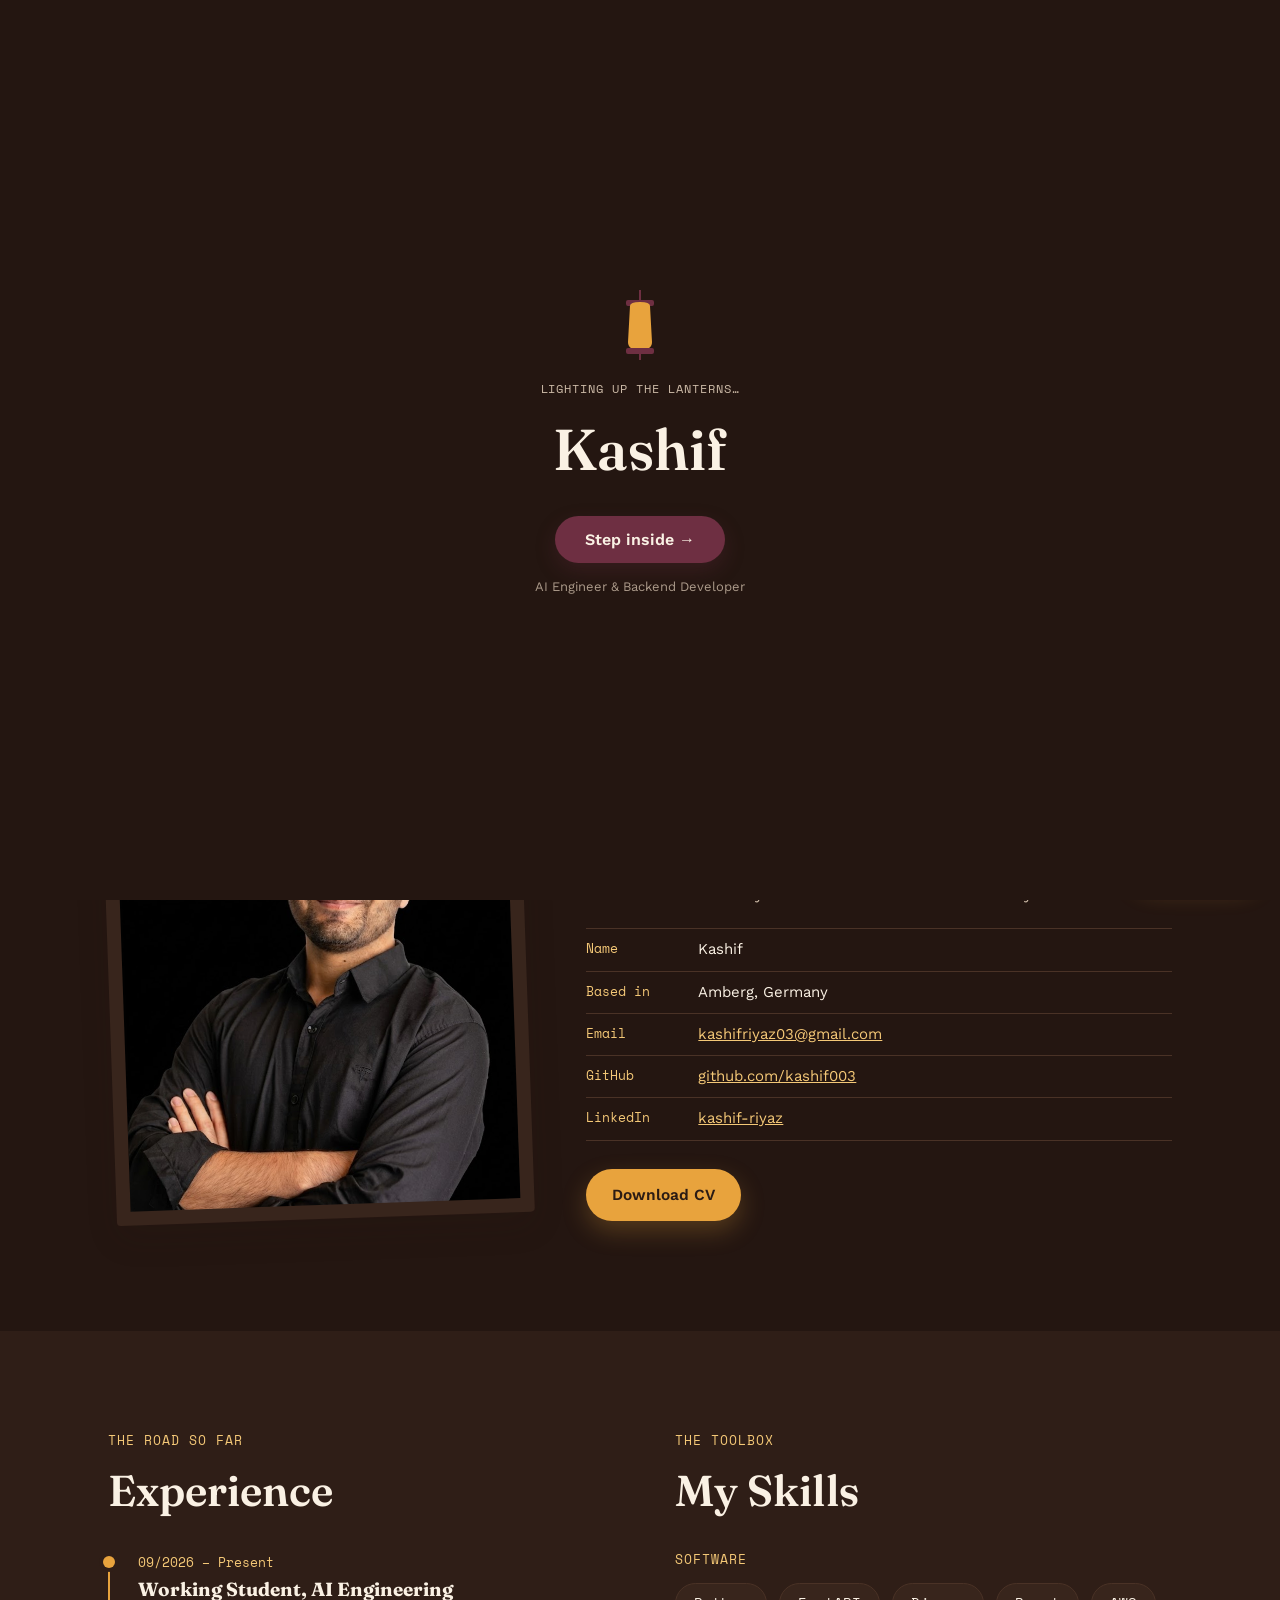
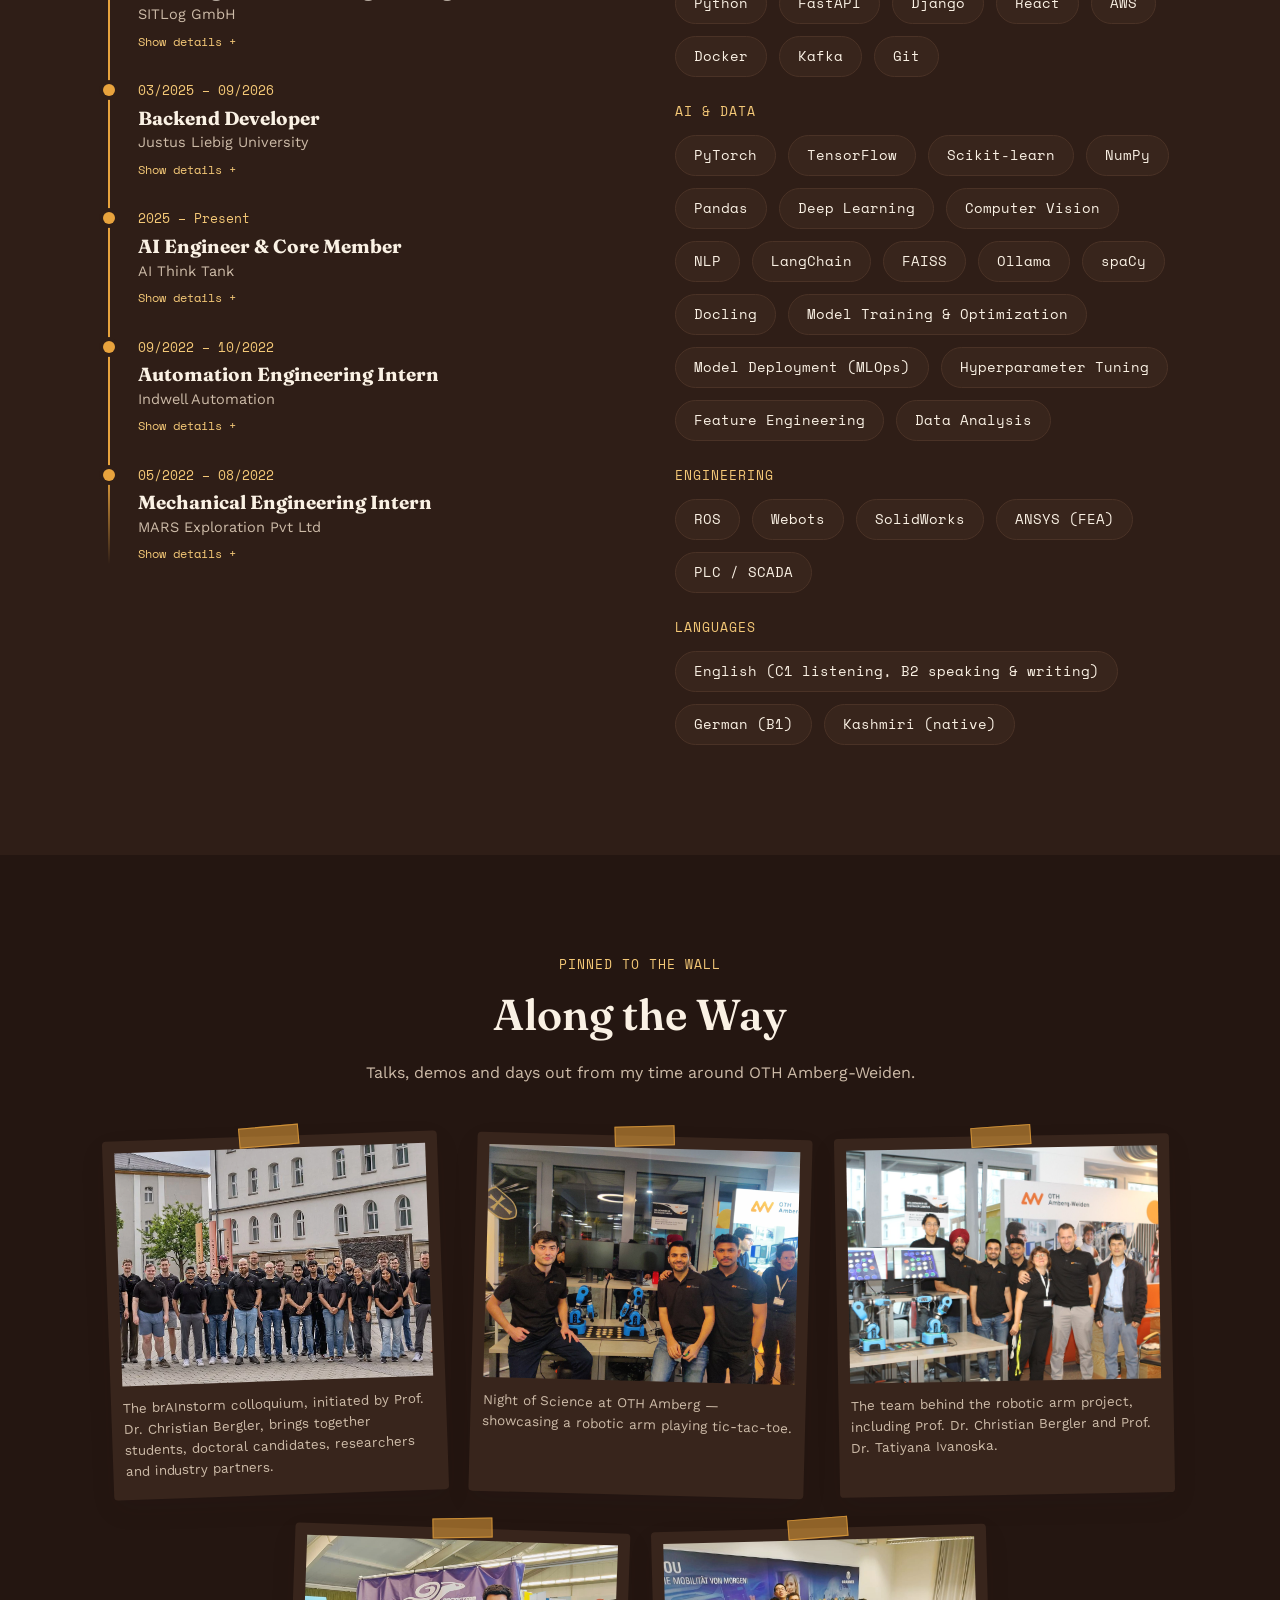
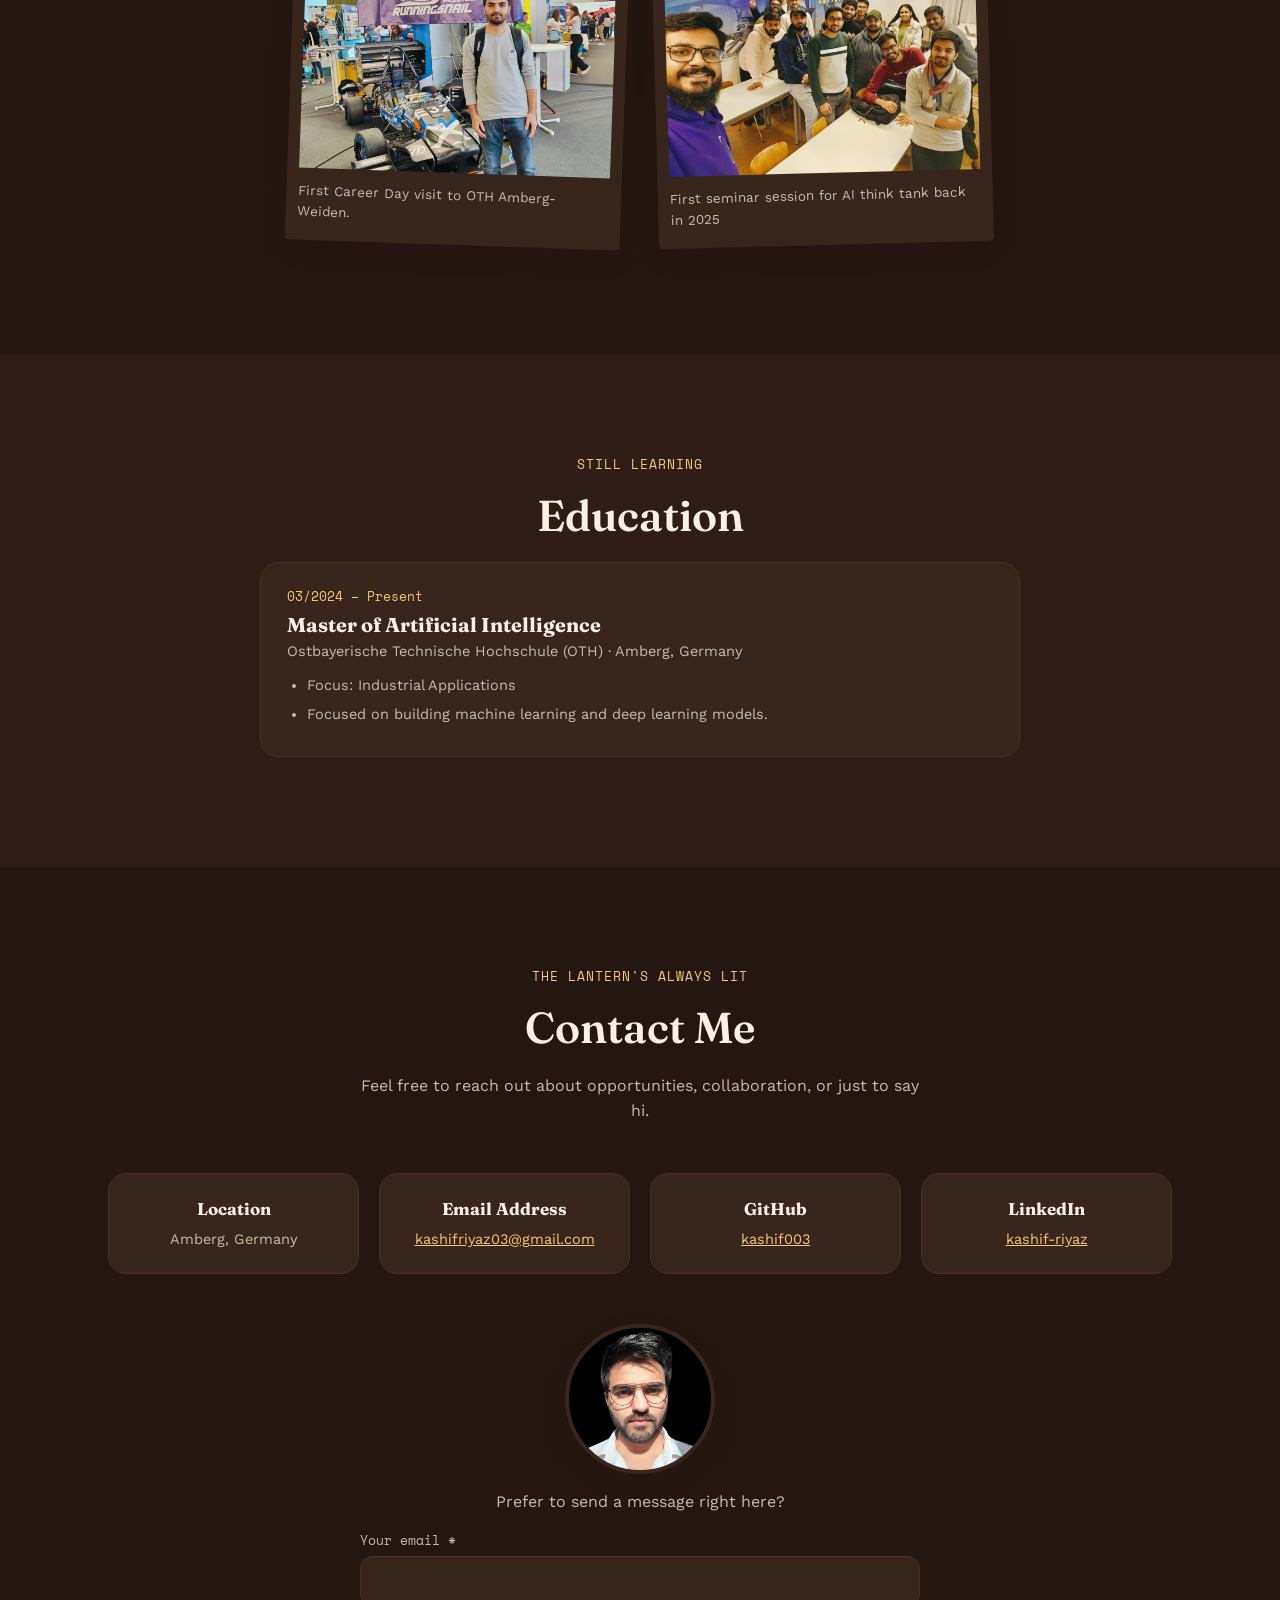
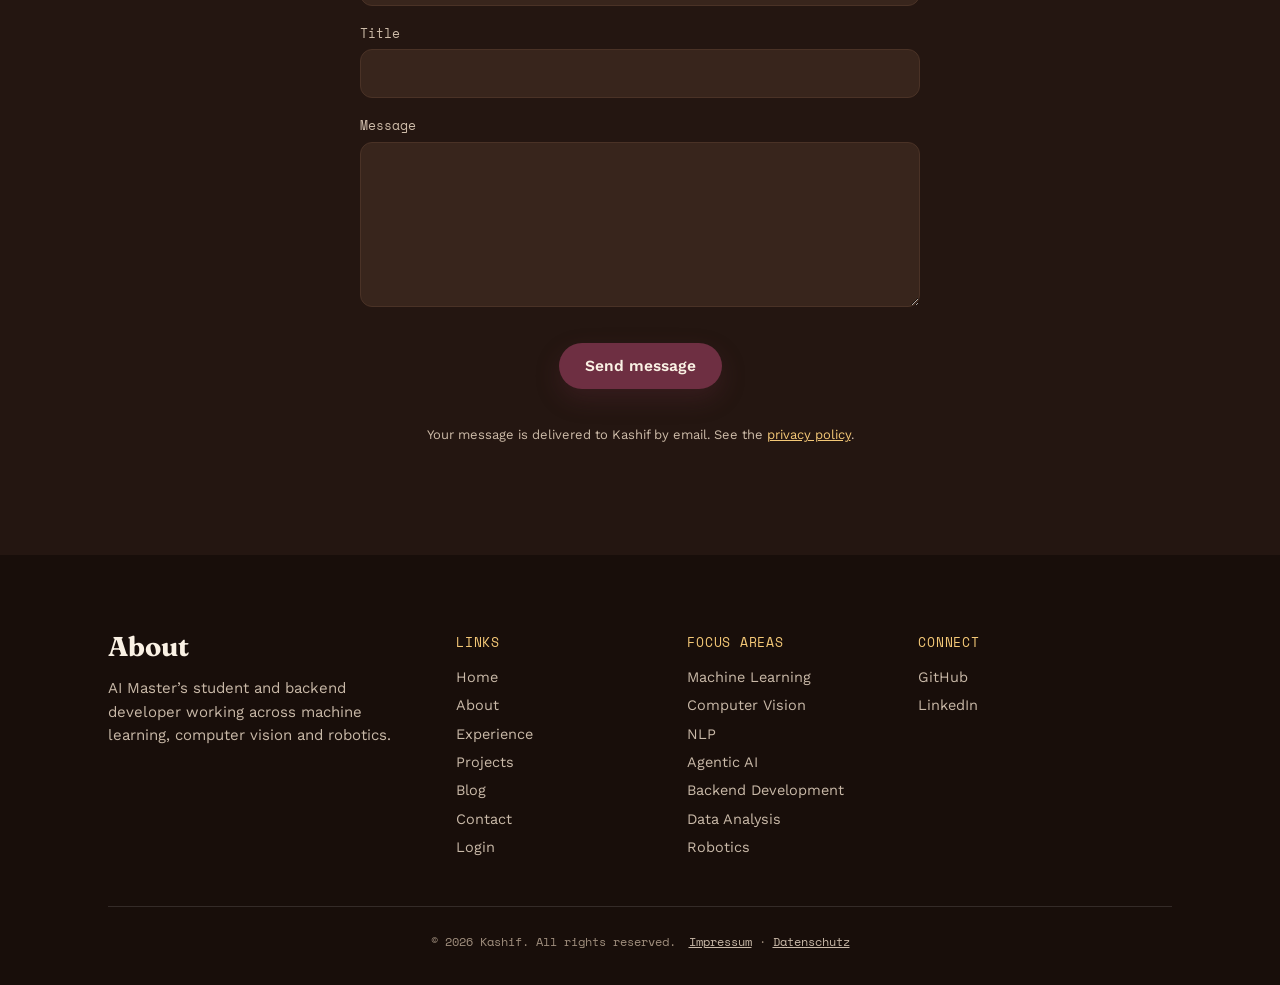
==== commit 936fb7df: "Footer: add NLP and Agentic AI to focus areas Co-Authored-By: Claude Opus 5.5 <noreply@anthropic.com" ====
--- a/index.html
+++ b/index.html
@@ -385,6 +385,8 @@
         <ul class="footer-list">
           <li><a href="https://en.wikipedia.org/wiki/Machine_learning" target="_blank" rel="noopener">Machine Learning</a></li>
           <li><a href="https://en.wikipedia.org/wiki/Computer_vision" target="_blank" rel="noopener">Computer Vision</a></li>
+          <li><a href="https://en.wikipedia.org/wiki/Natural_language_processing" target="_blank" rel="noopener">NLP</a></li>
+          <li><a href="https://en.wikipedia.org/wiki/AI_agent" target="_blank" rel="noopener">Agentic AI</a></li>
           <li><a href="https://en.wikipedia.org/wiki/Frontend_and_backend" target="_blank" rel="noopener">Backend Development</a></li>
           <li><a href="https://en.wikipedia.org/wiki/Data_analysis" target="_blank" rel="noopener">Data Analysis</a></li>
           <li><a href="https://en.wikipedia.org/wiki/Robotics" target="_blank" rel="noopener">Robotics</a></li>
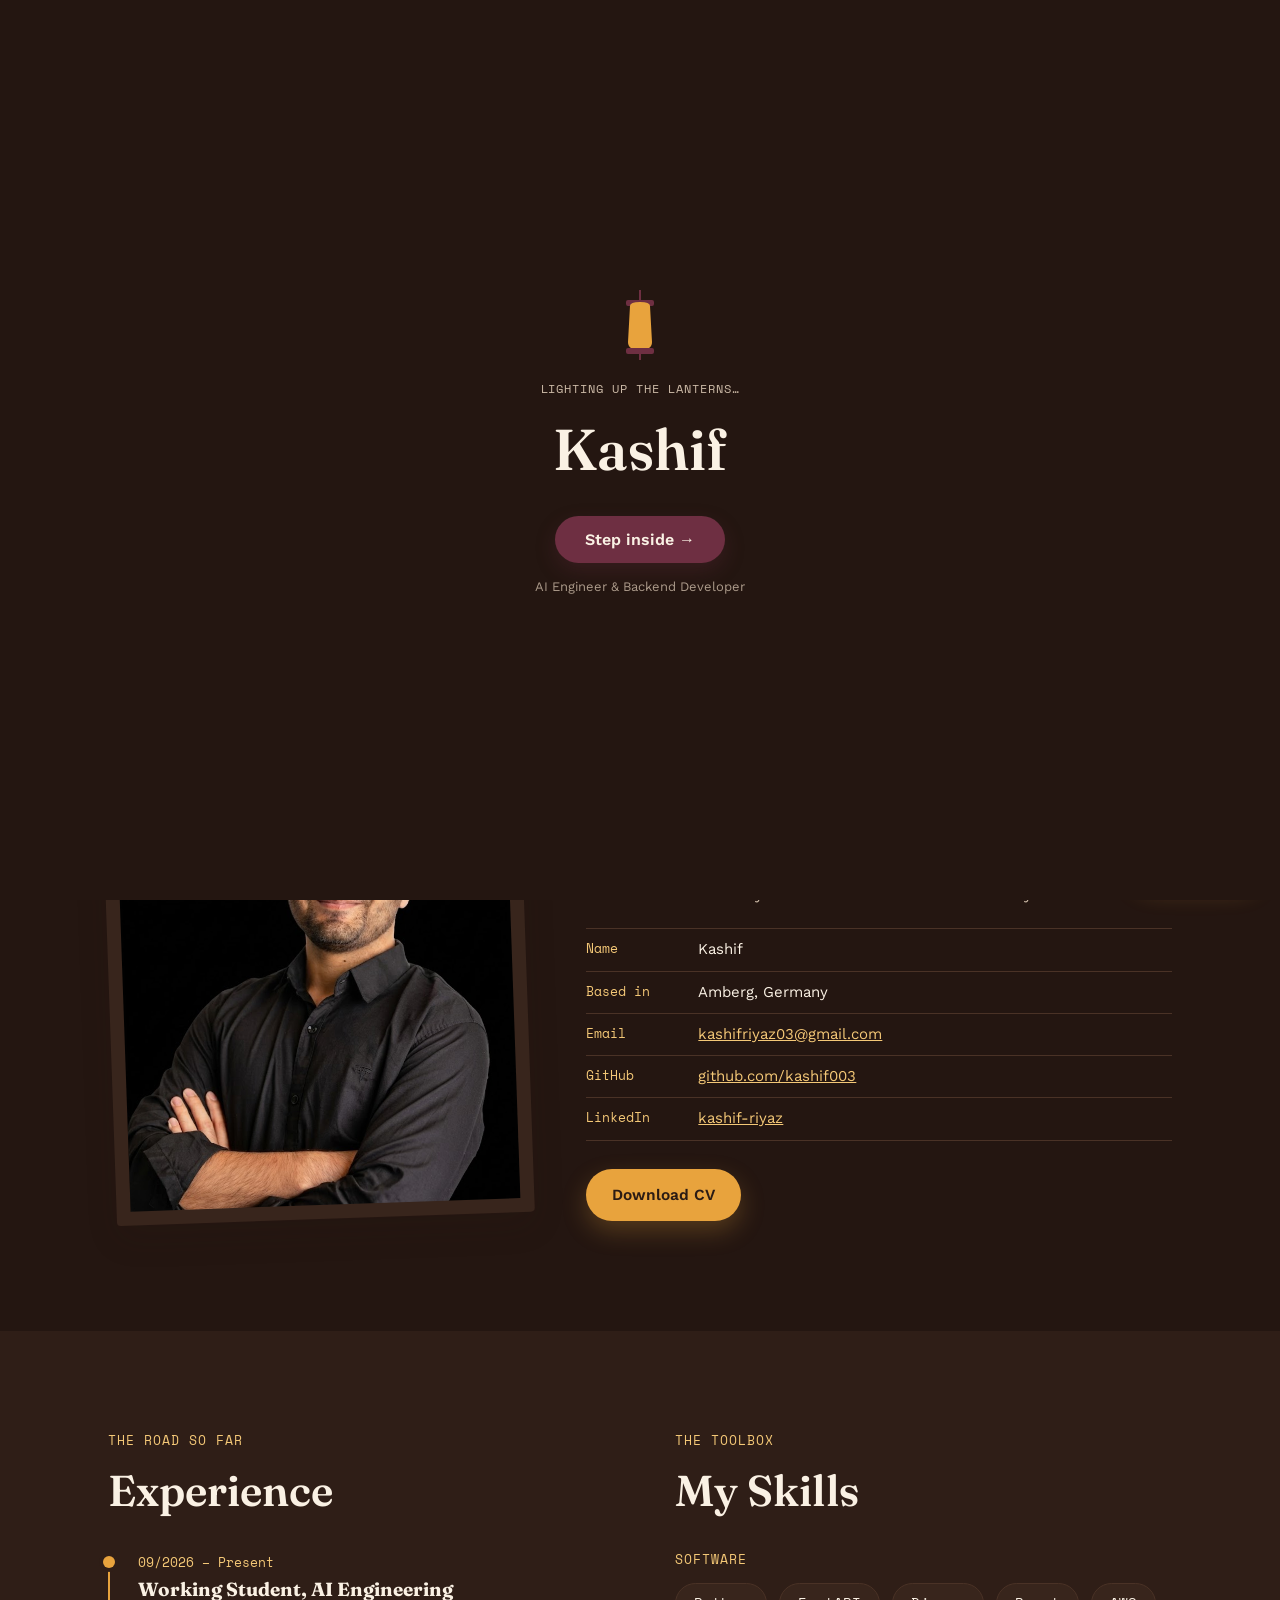
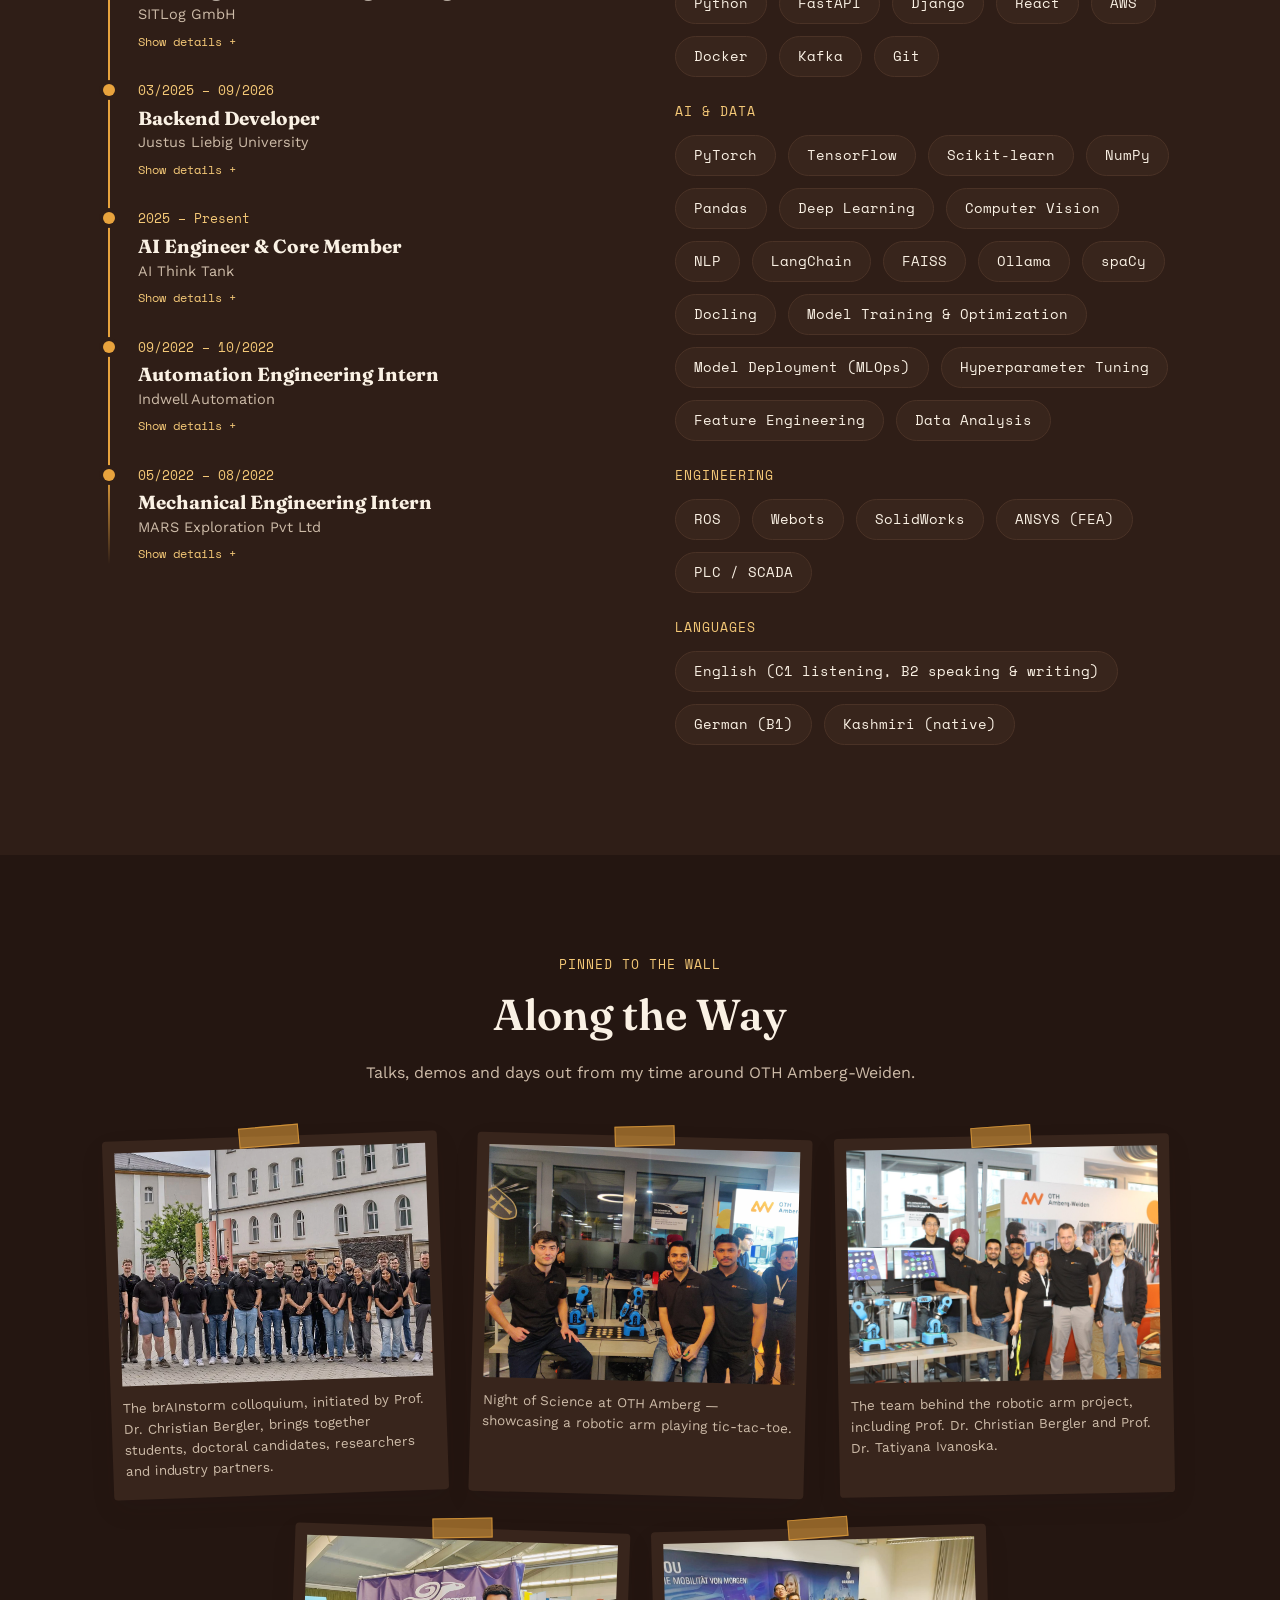
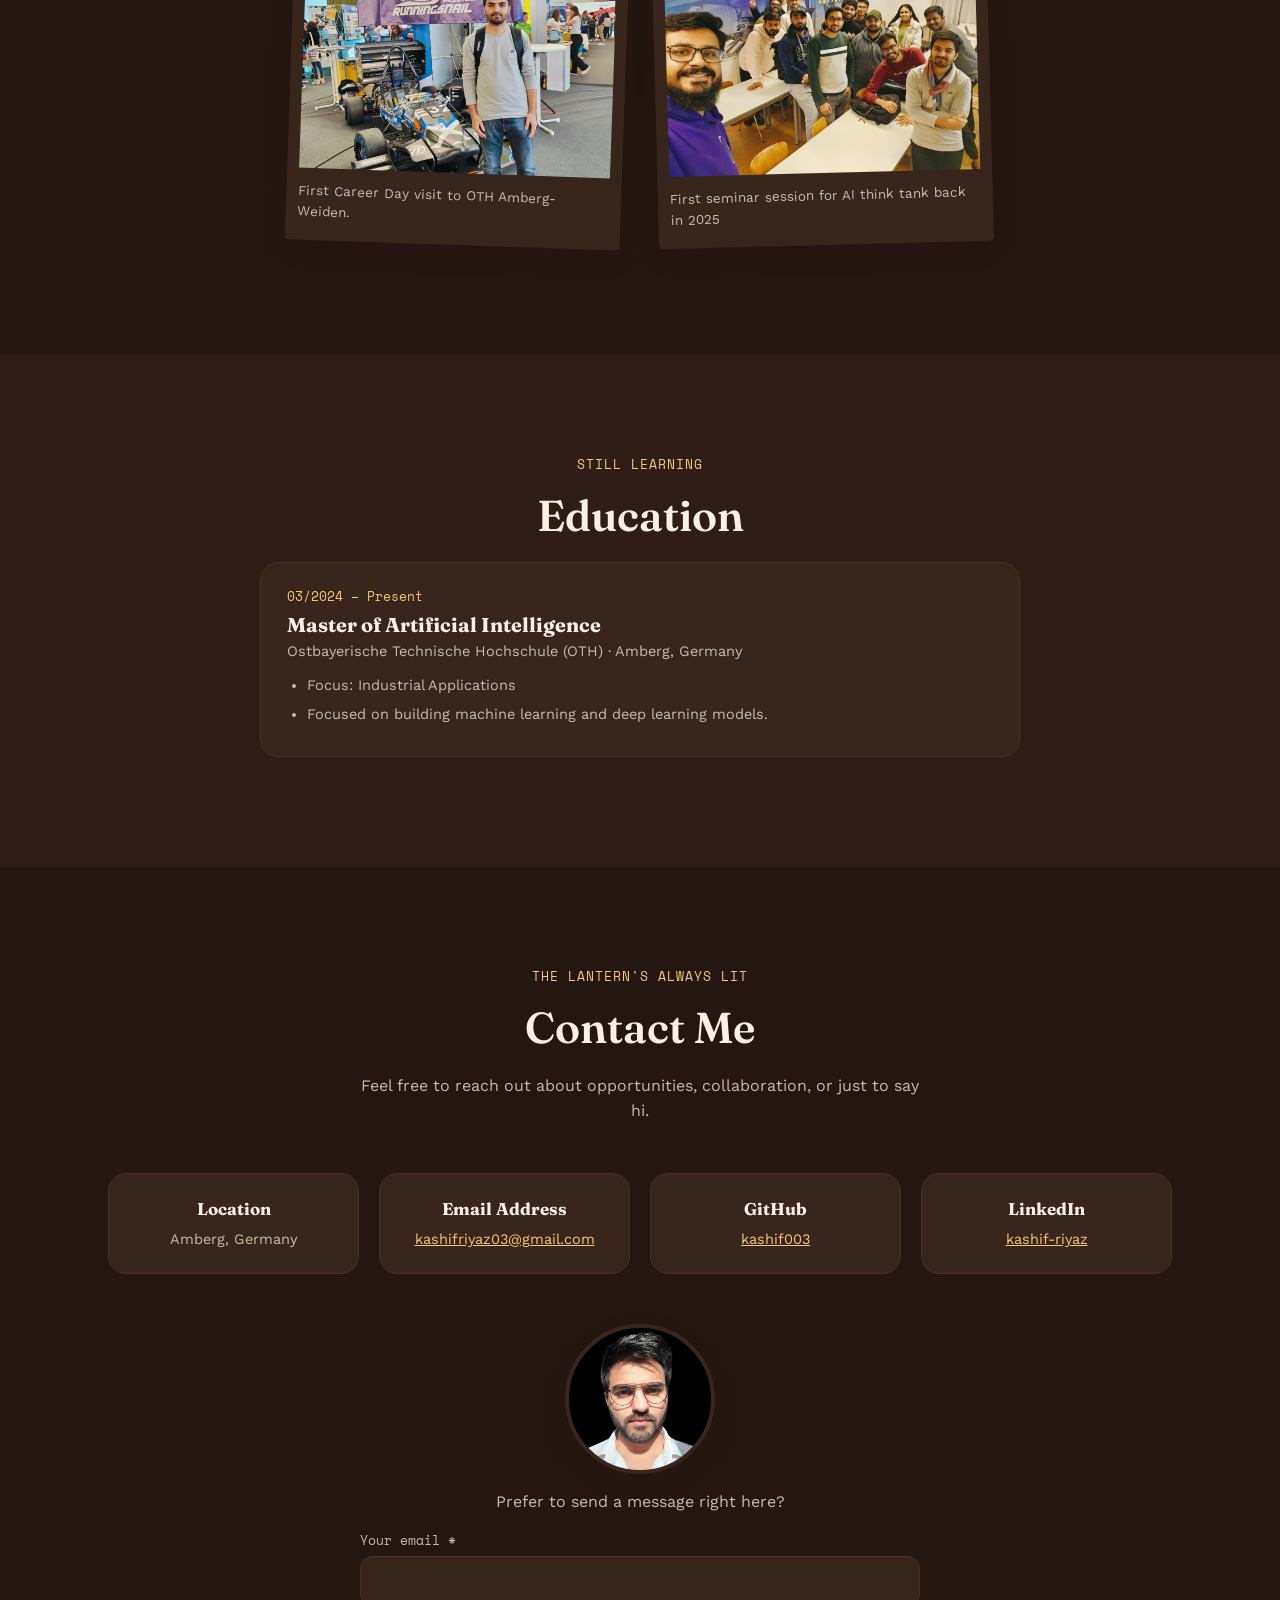
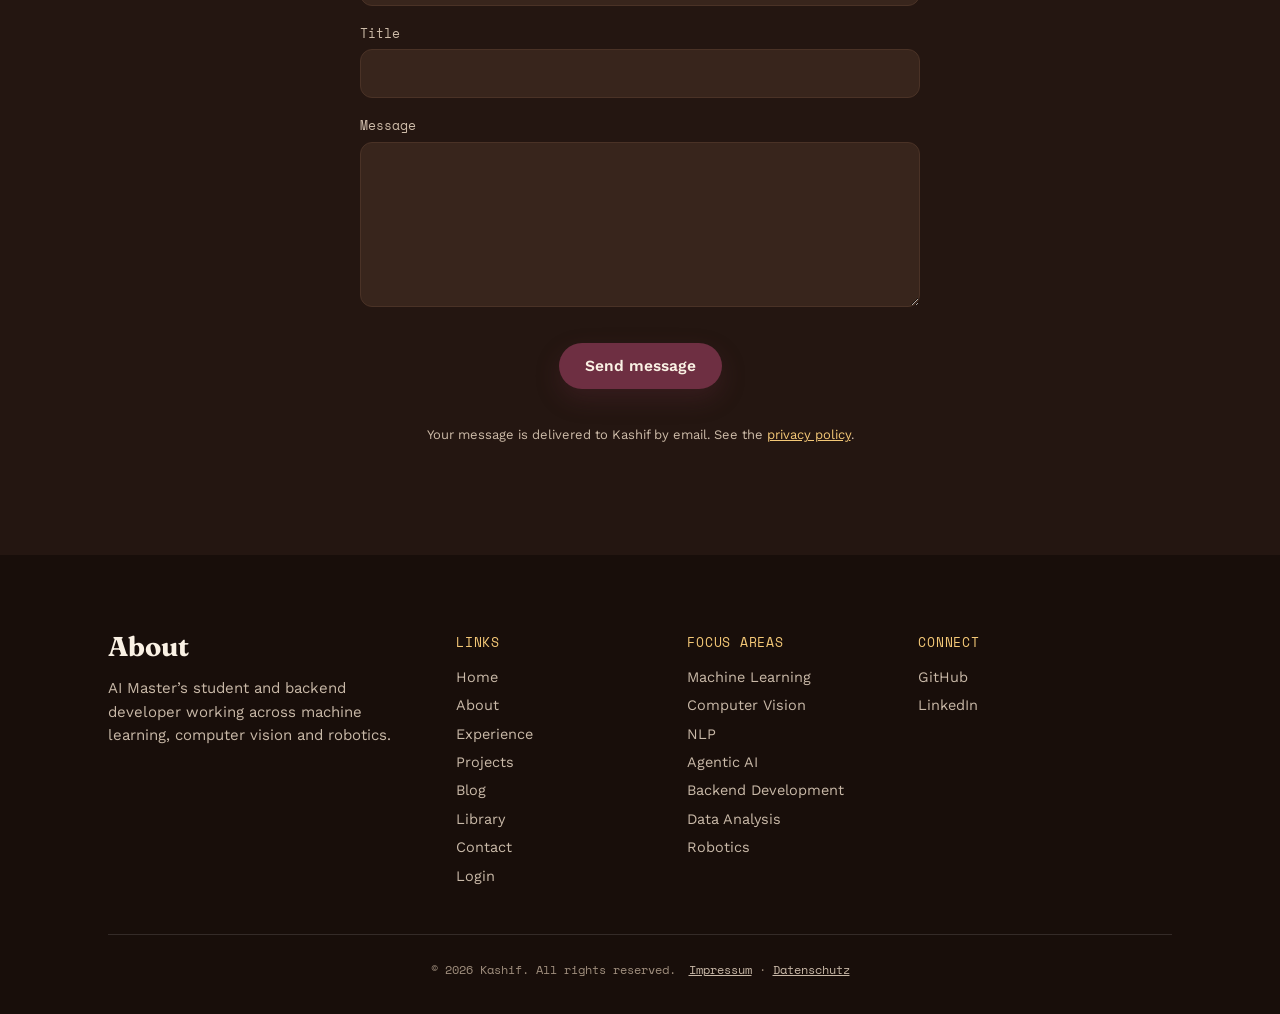
==== commit 446bc751: "Add Library to the menu and footer; privacy policy section for the library and access requests Co-Au" ====
--- a/index.html
+++ b/index.html
@@ -61,6 +61,7 @@
       <a href="/projects/">Projects</a>
       <a href="#skills">Skills</a>
       <a href="/blog/">Blog</a>
+      <a href="/library/">Library</a>
       <a href="#contact">Contact</a>
     </nav>
     <button id="themeToggle" class="theme-toggle" type="button" aria-label="Toggle dark/light mode">
@@ -341,7 +342,8 @@
       <p>Prefer to send a message right here?</p>
       <form id="contactForm" class="contact-form">
         <label for="contactEmail">Your email *</label>
-        <input id="contactEmail" type="email" name="email" autocomplete="email" maxlength="254" required />
+        <input id="contactEmail" type="email" name="email" autocomplete="email" maxlength="254" required aria-describedby="emailHint" />
+        <p id="emailHint" class="email-hint" aria-live="polite" hidden></p>
         <label for="contactTitle">Title</label>
         <input id="contactTitle" type="text" name="title" maxlength="150" />
         <label for="contactMessage">Message</label>
@@ -376,6 +378,7 @@
           <li><a href="#experience">Experience</a></li>
           <li><a href="/projects/">Projects</a></li>
           <li><a href="/blog/">Blog</a></li>
+          <li><a href="/library/">Library</a></li>
           <li><a href="#contact">Contact</a></li>
           <li><a href="https://library.kashifriyaz.com/admin/login" rel="nofollow">Login</a></li>
         </ul>
--- a/style.css
+++ b/style.css
@@ -722,6 +722,11 @@
   border-radius: 12px;
 }
 .contact-form textarea{ resize: vertical; min-height: 130px; }
+.contact-form .email-hint{ margin: -10px 0 16px; font-size: 13.5px; color: var(--ink-soft); }
+.contact-form .email-hint button{
+  padding: 0; border: 0; background: none; cursor: pointer;
+  font: inherit; color: var(--accent); text-decoration: underline;
+}
 .contact-form input:focus,
 .contact-form textarea:focus{ outline: 2px solid var(--marigold); outline-offset: 1px; }
 .contact-form .cf-turnstile{ align-self: center; margin-bottom: 18px; max-width: 100%; }
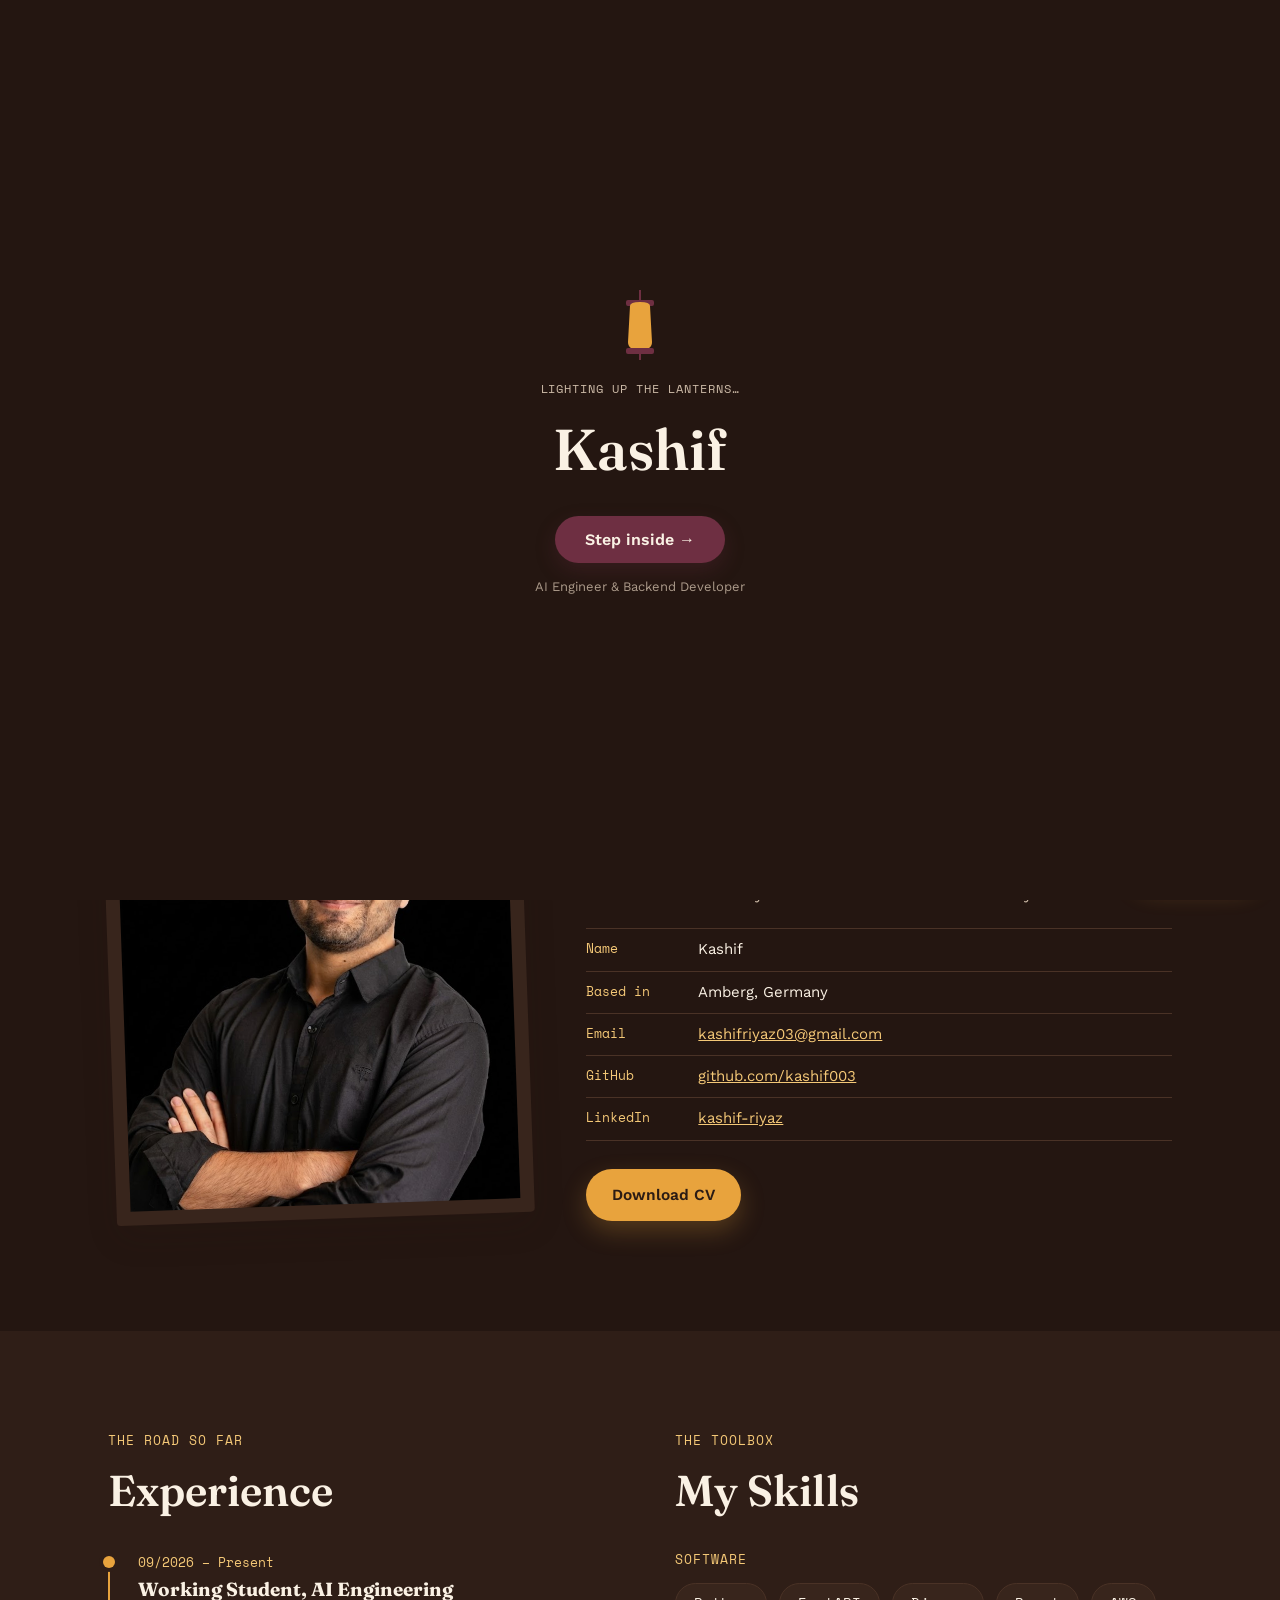
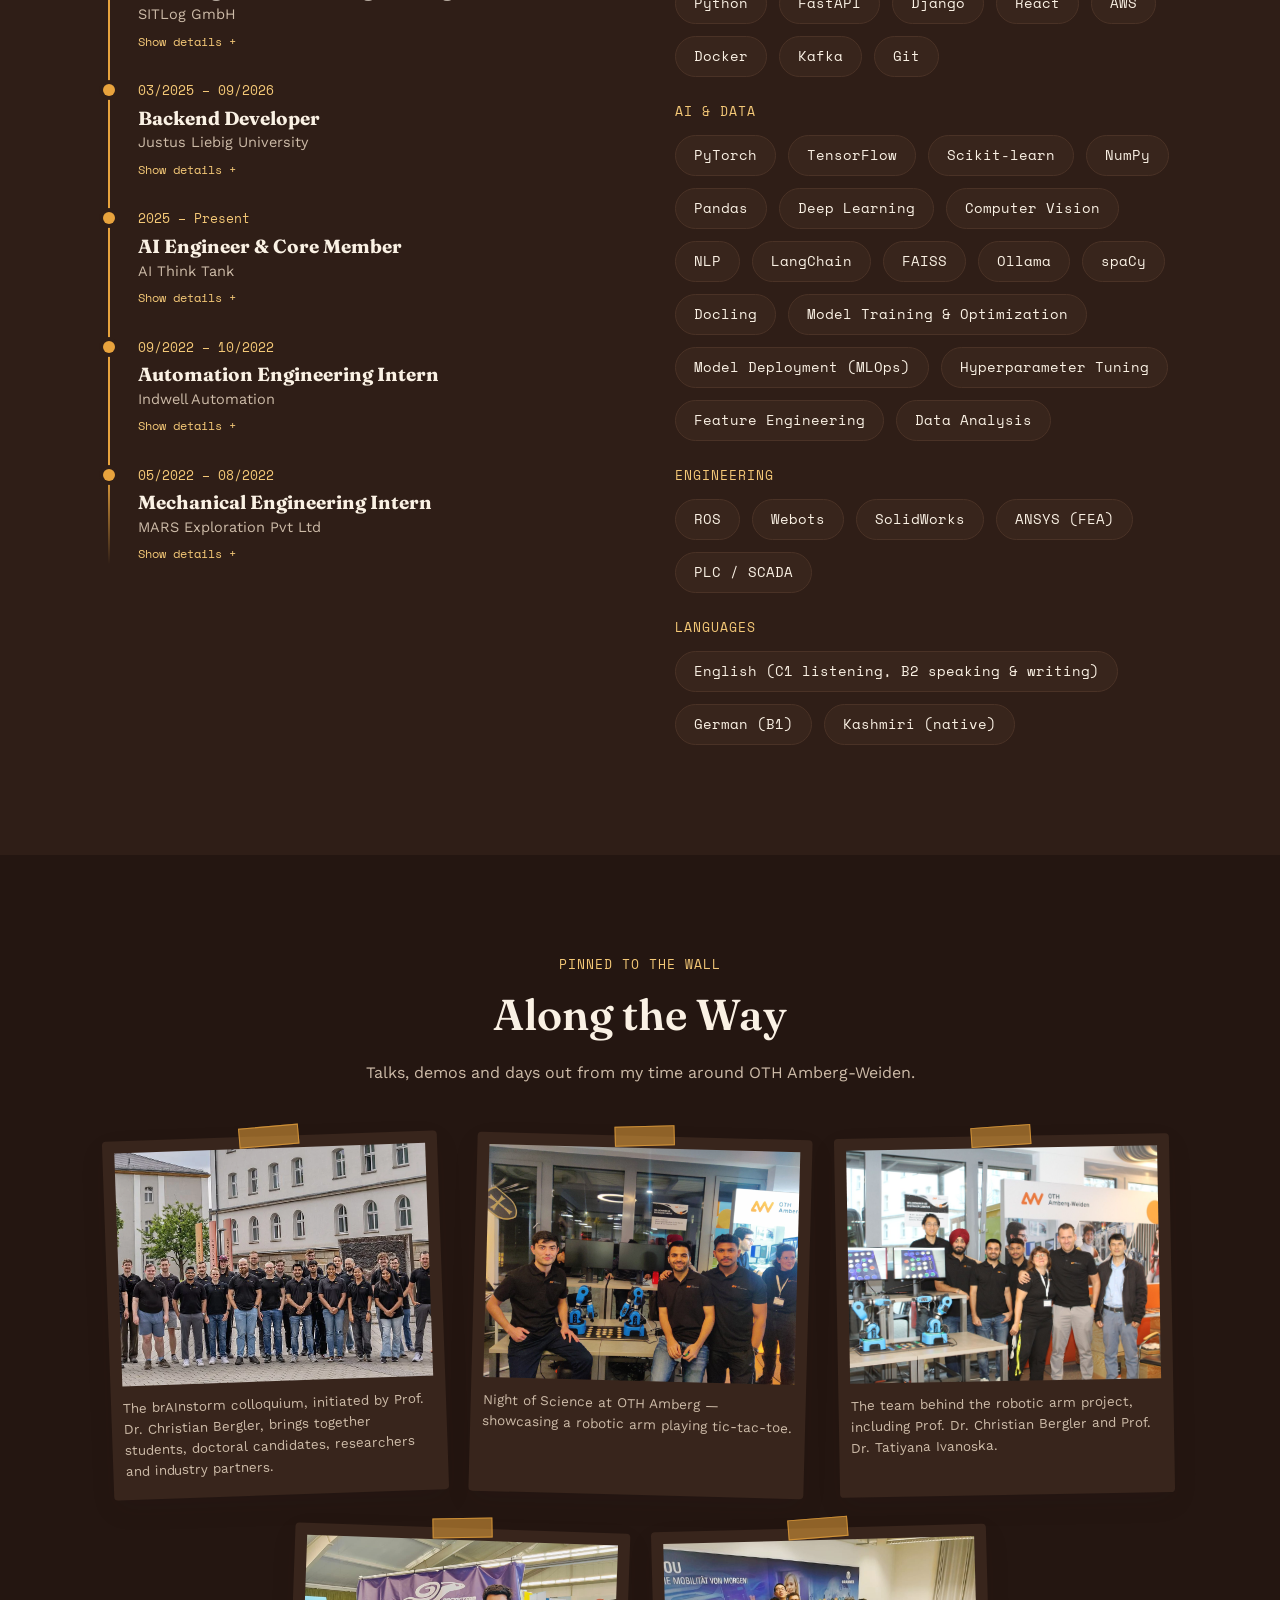
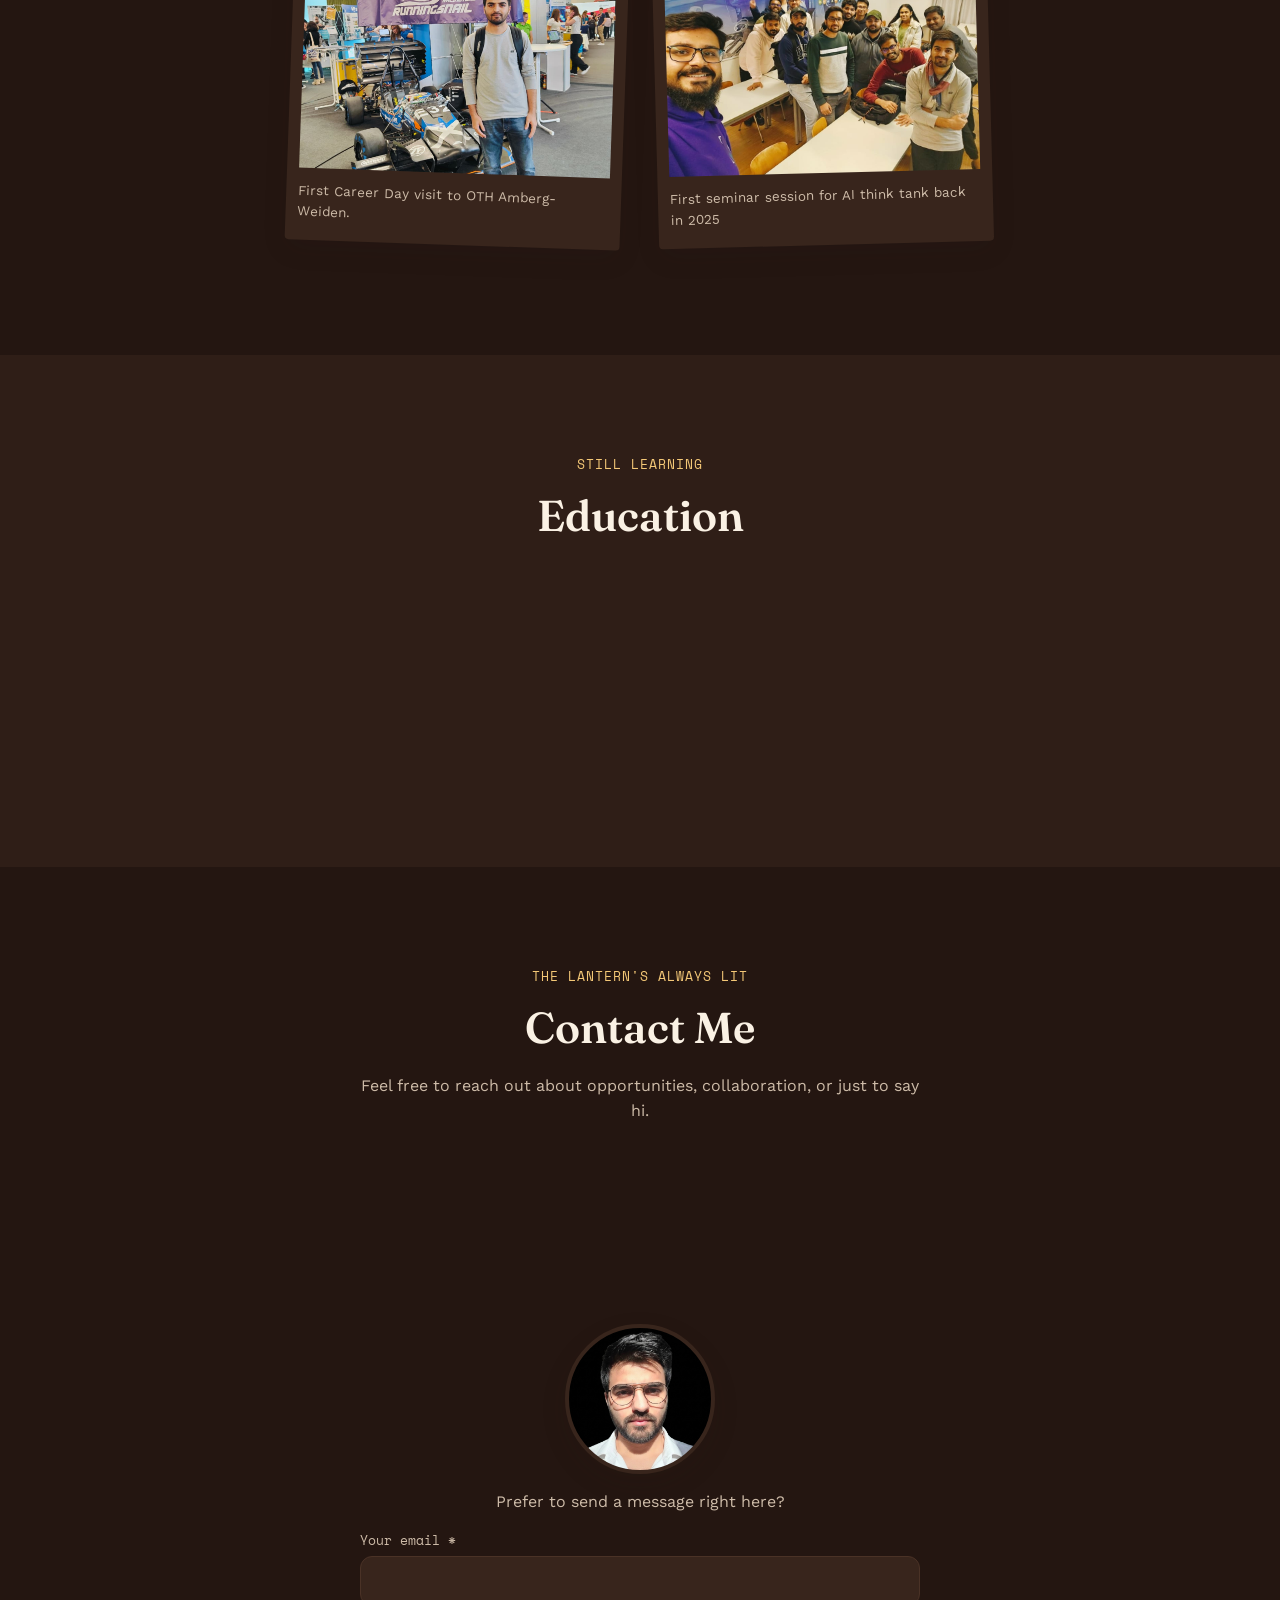
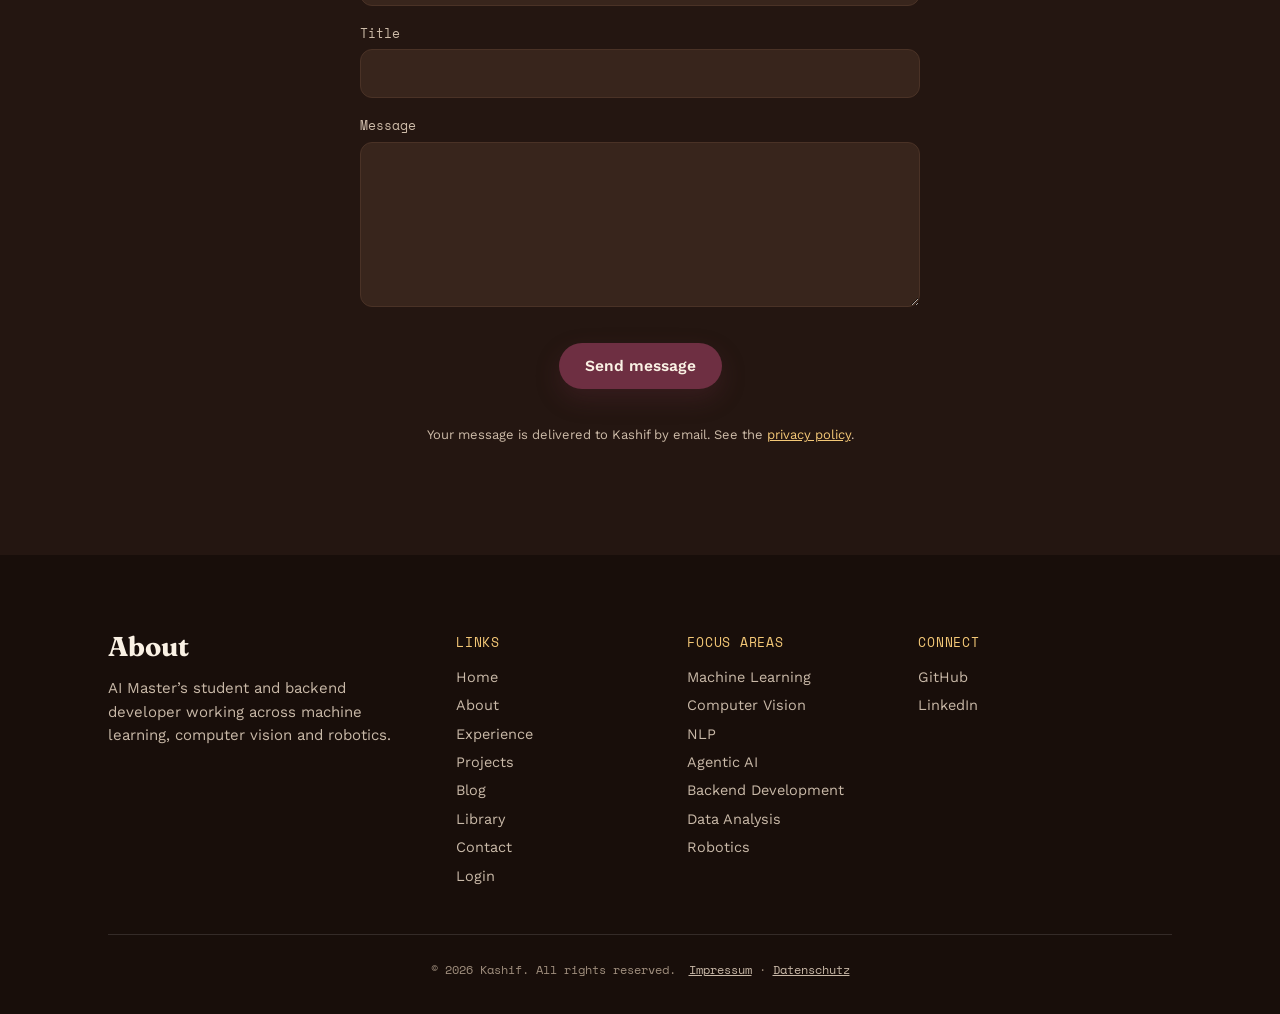
==== commit 99587d4d: "Share previews, robots.txt and sitemap Open Graph and Twitter card tags with a 1200x630 share image," ====
--- a/index.html
+++ b/index.html
@@ -5,6 +5,23 @@
 <meta name="viewport" content="width=device-width, initial-scale=1.0" />
 <title>Kashif - AI Engineer &amp; Backend Developer</title>
 <meta name="description" content="AI Master's student and backend developer working across machine learning, computer vision and robotics." />
+<link rel="canonical" href="https://www.kashifriyaz.com/" />
+
+<!-- how links to the site look when shared (LinkedIn, WhatsApp, X, Slack …) -->
+<meta property="og:type" content="website" />
+<meta property="og:site_name" content="Kashif" />
+<meta property="og:url" content="https://www.kashifriyaz.com/" />
+<meta property="og:title" content="Kashif - AI Engineer &amp; Backend Developer" />
+<meta property="og:description" content="AI Master's student and backend developer working across machine learning, computer vision and robotics." />
+<meta property="og:image" content="https://www.kashifriyaz.com/images/og/kashif.png" />
+<meta property="og:image:width" content="1200" />
+<meta property="og:image:height" content="630" />
+<meta property="og:image:alt" content="Kashif - AI Engineer &amp; Backend Developer" />
+<meta property="og:locale" content="en_US" />
+<meta name="twitter:card" content="summary_large_image" />
+<meta name="twitter:title" content="Kashif - AI Engineer &amp; Backend Developer" />
+<meta name="twitter:description" content="AI Master's student and backend developer working across machine learning, computer vision and robotics." />
+<meta name="twitter:image" content="https://www.kashifriyaz.com/images/og/kashif.png" />
 
 <script>
   (function () {
--- a/style.css
+++ b/style.css
@@ -230,9 +230,8 @@
     order: 3;
     width: 100%;
     margin: 0;
-    gap: 20px;
-    overflow-x: auto;
-    scrollbar-width: none;
+    flex-wrap: wrap;      /* every item stays visible on narrow screens */
+    gap: 6px 18px;
   }
   .main-nav::-webkit-scrollbar{ display: none; }
 }
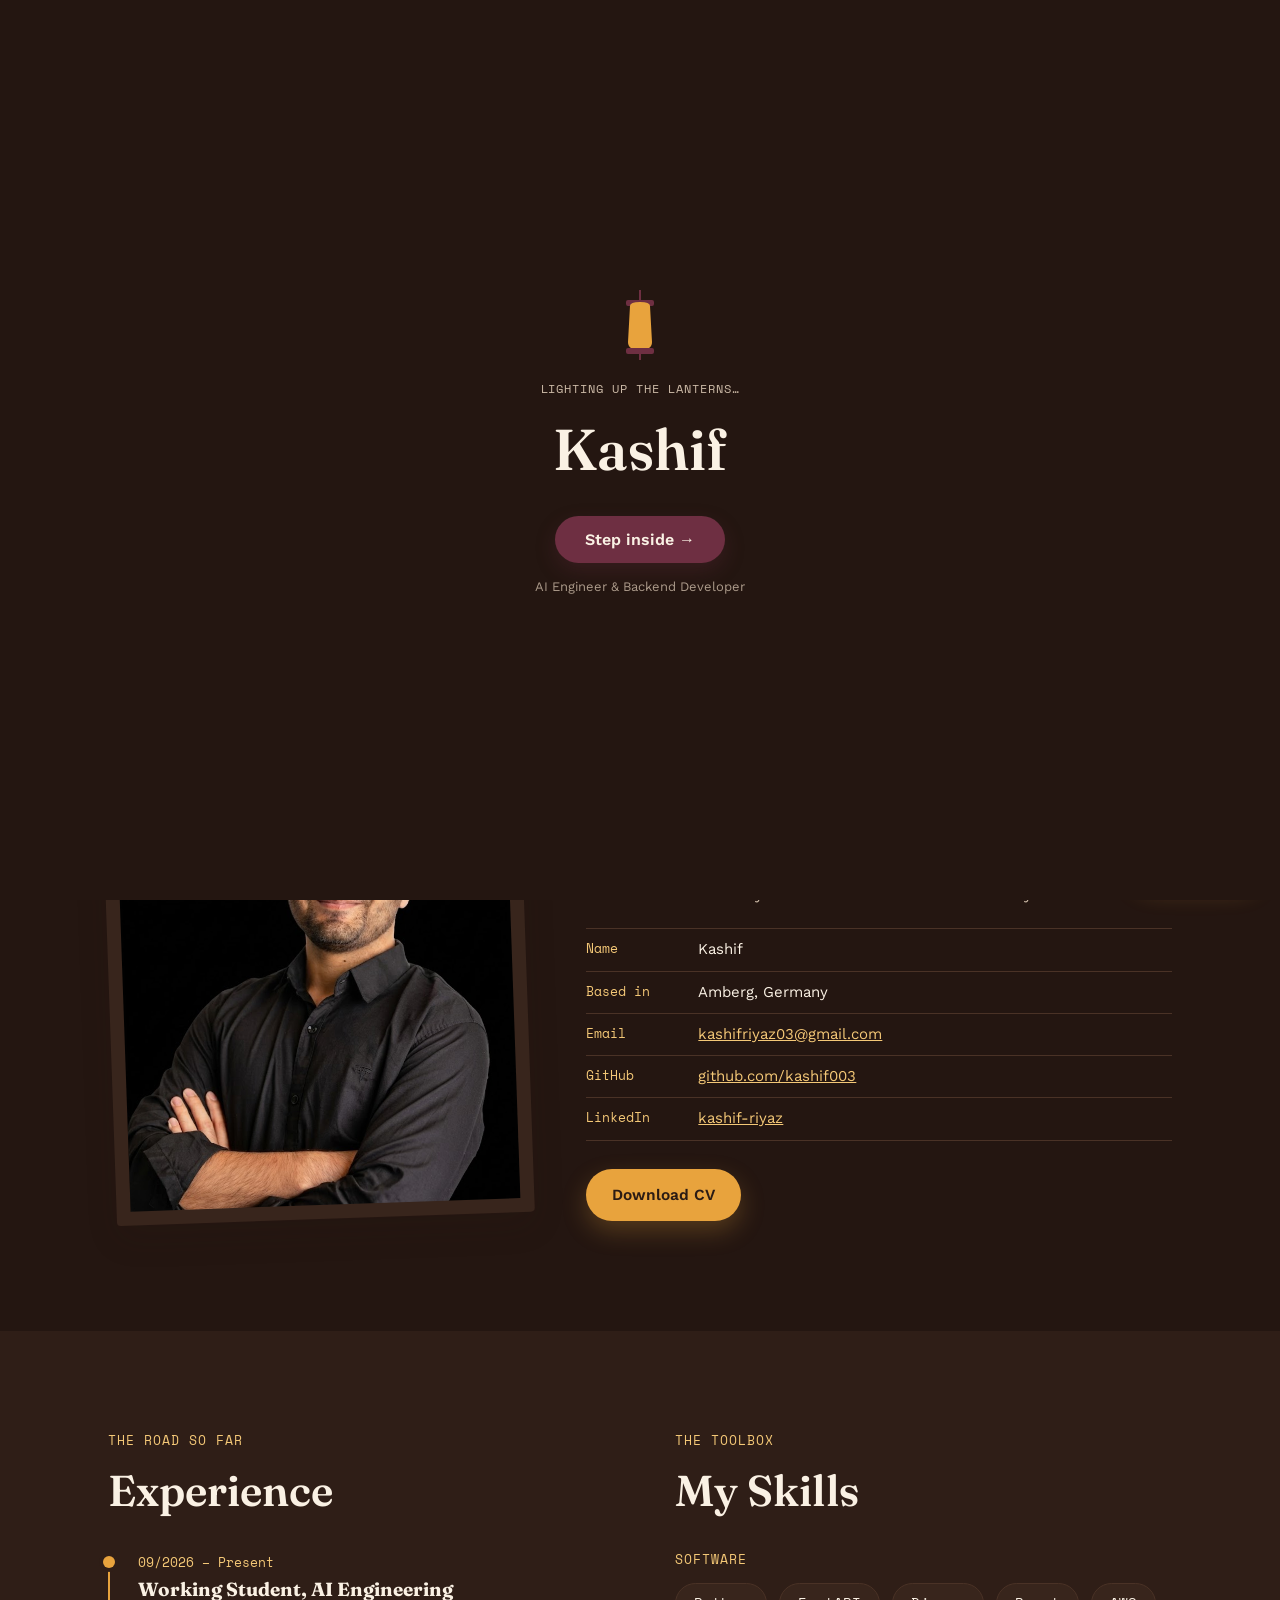
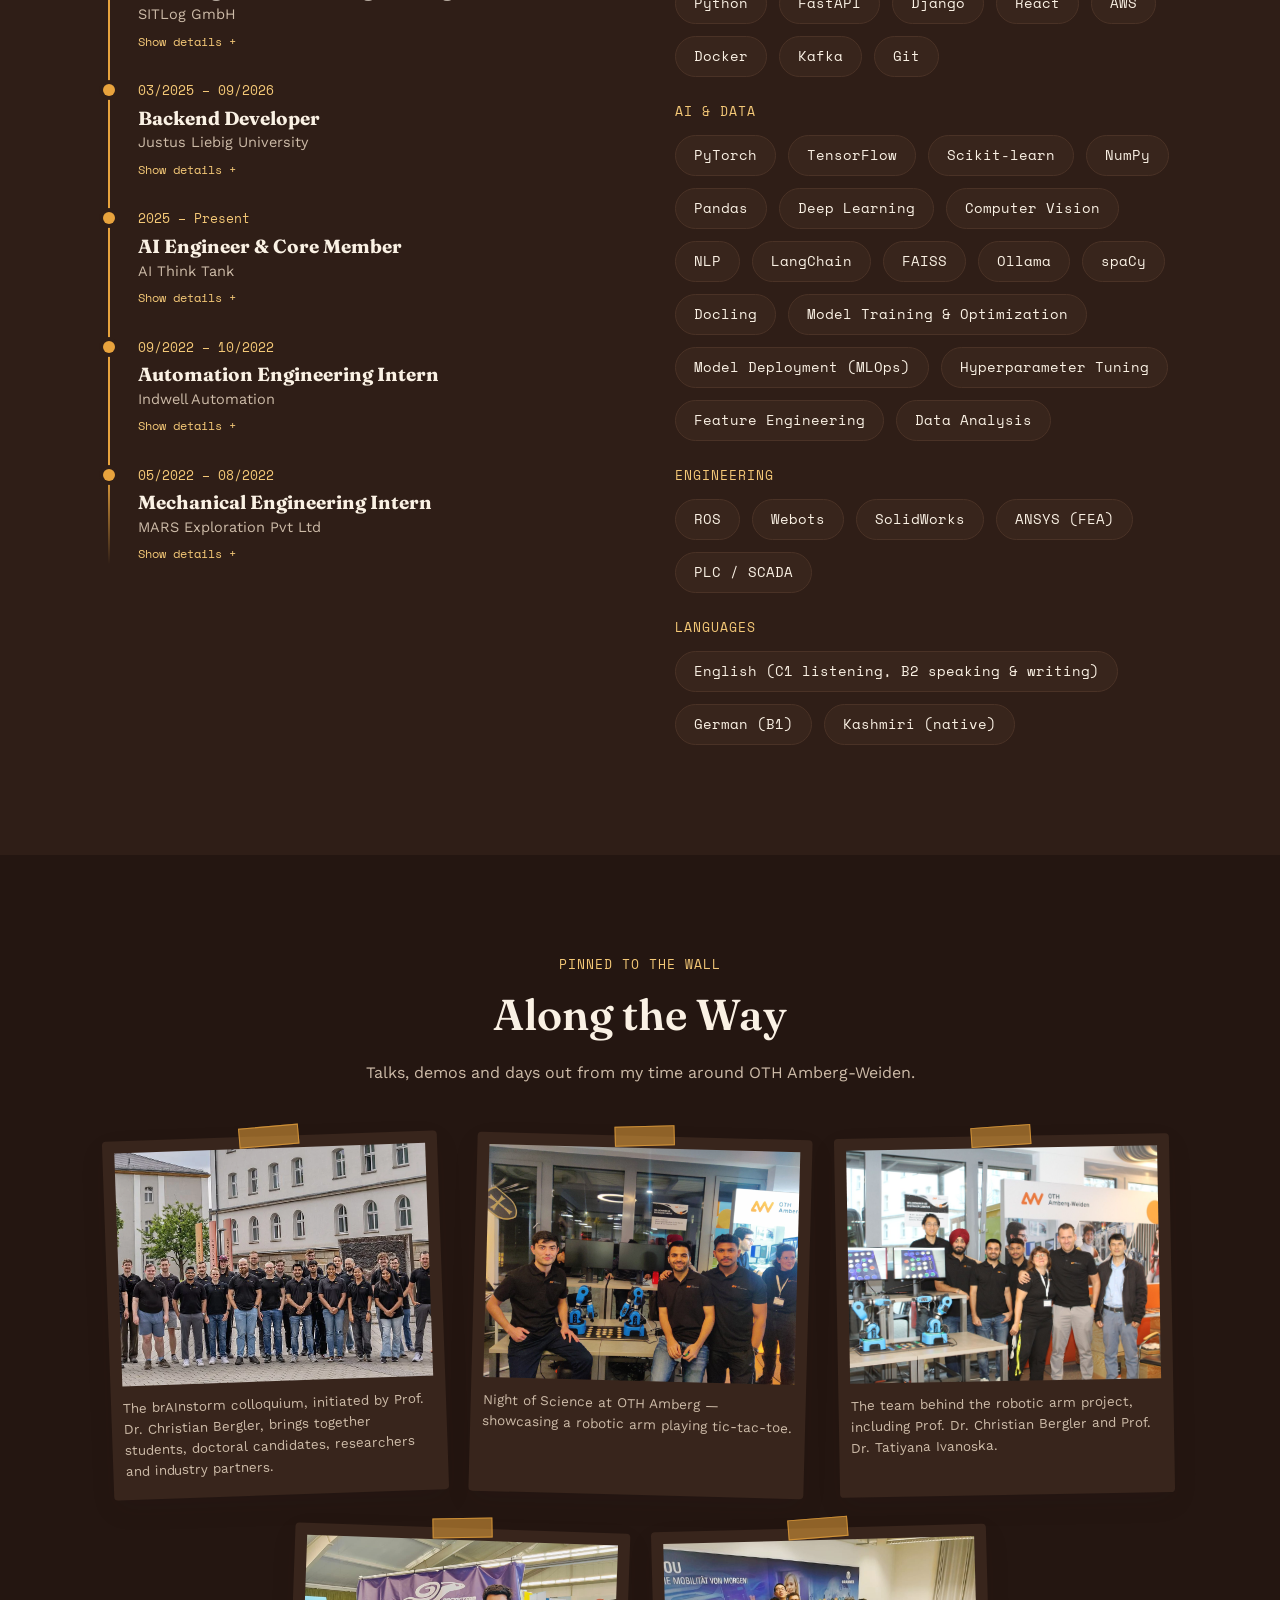
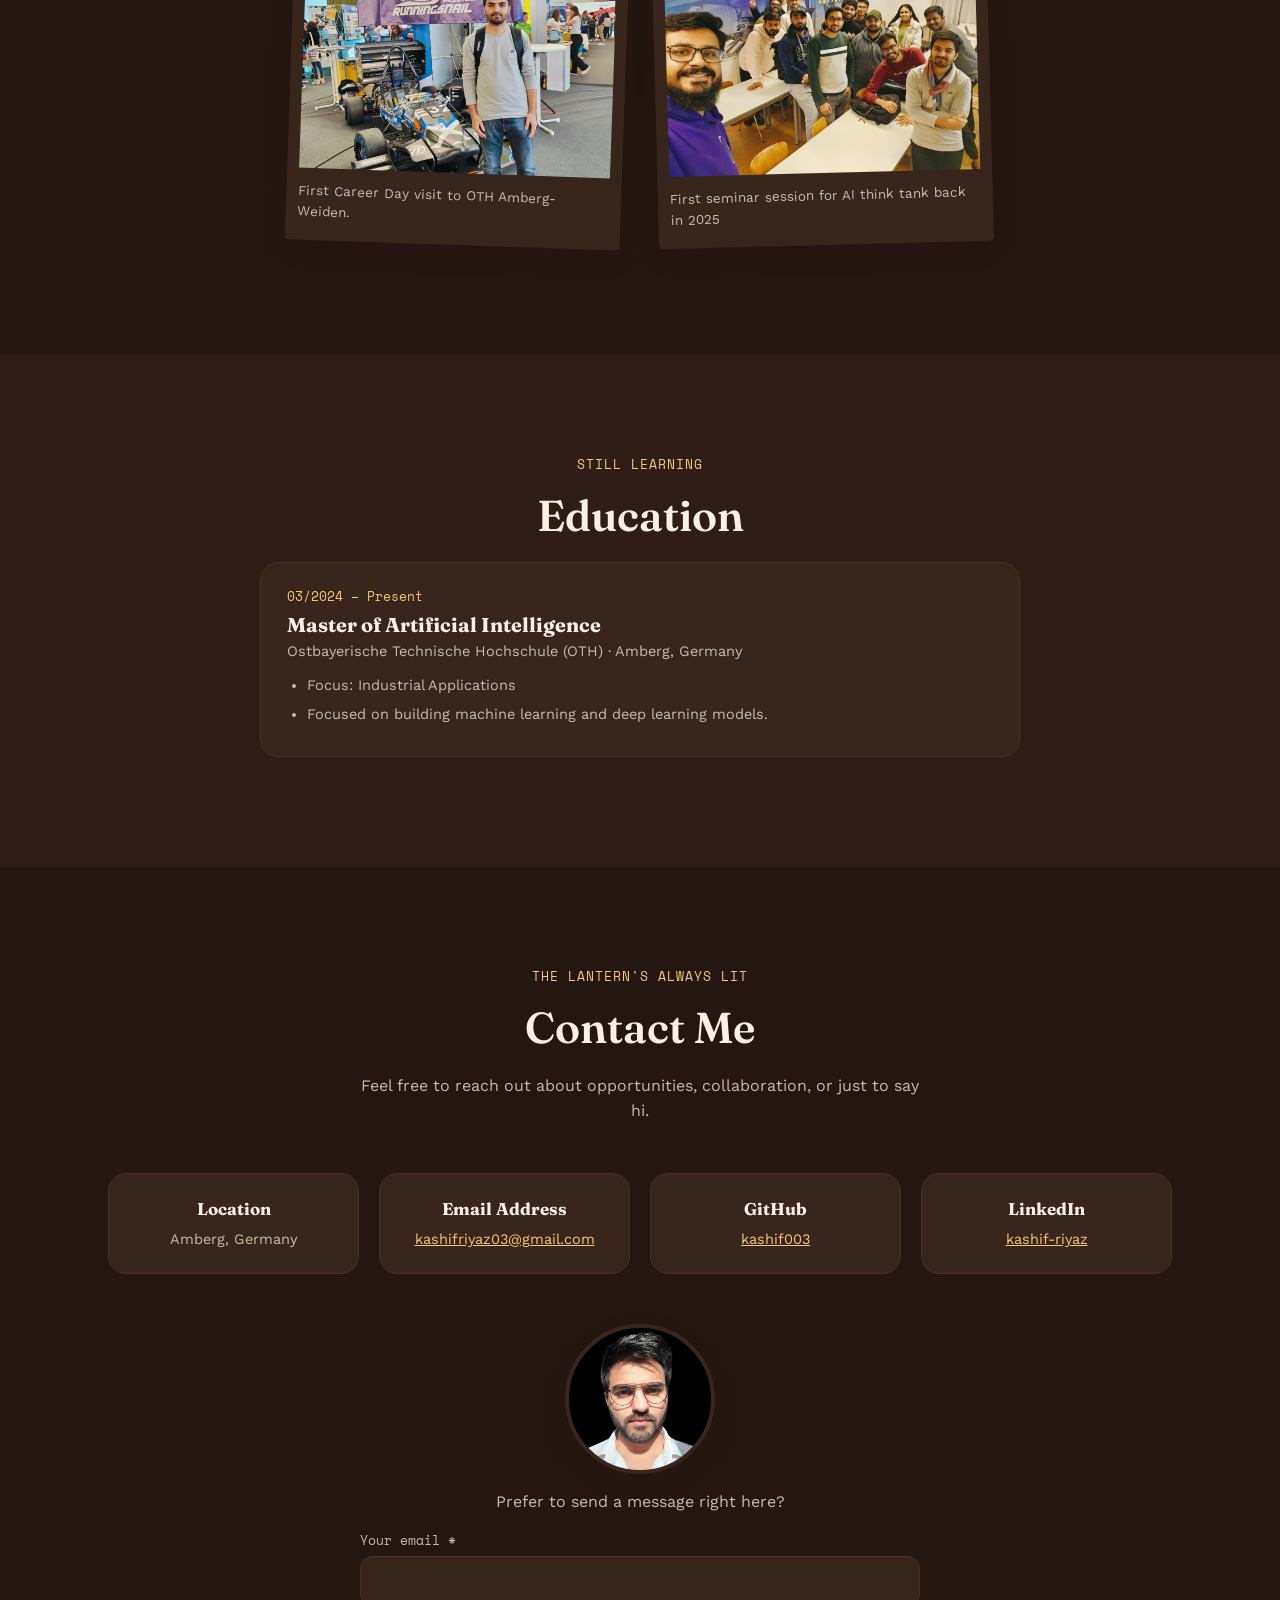
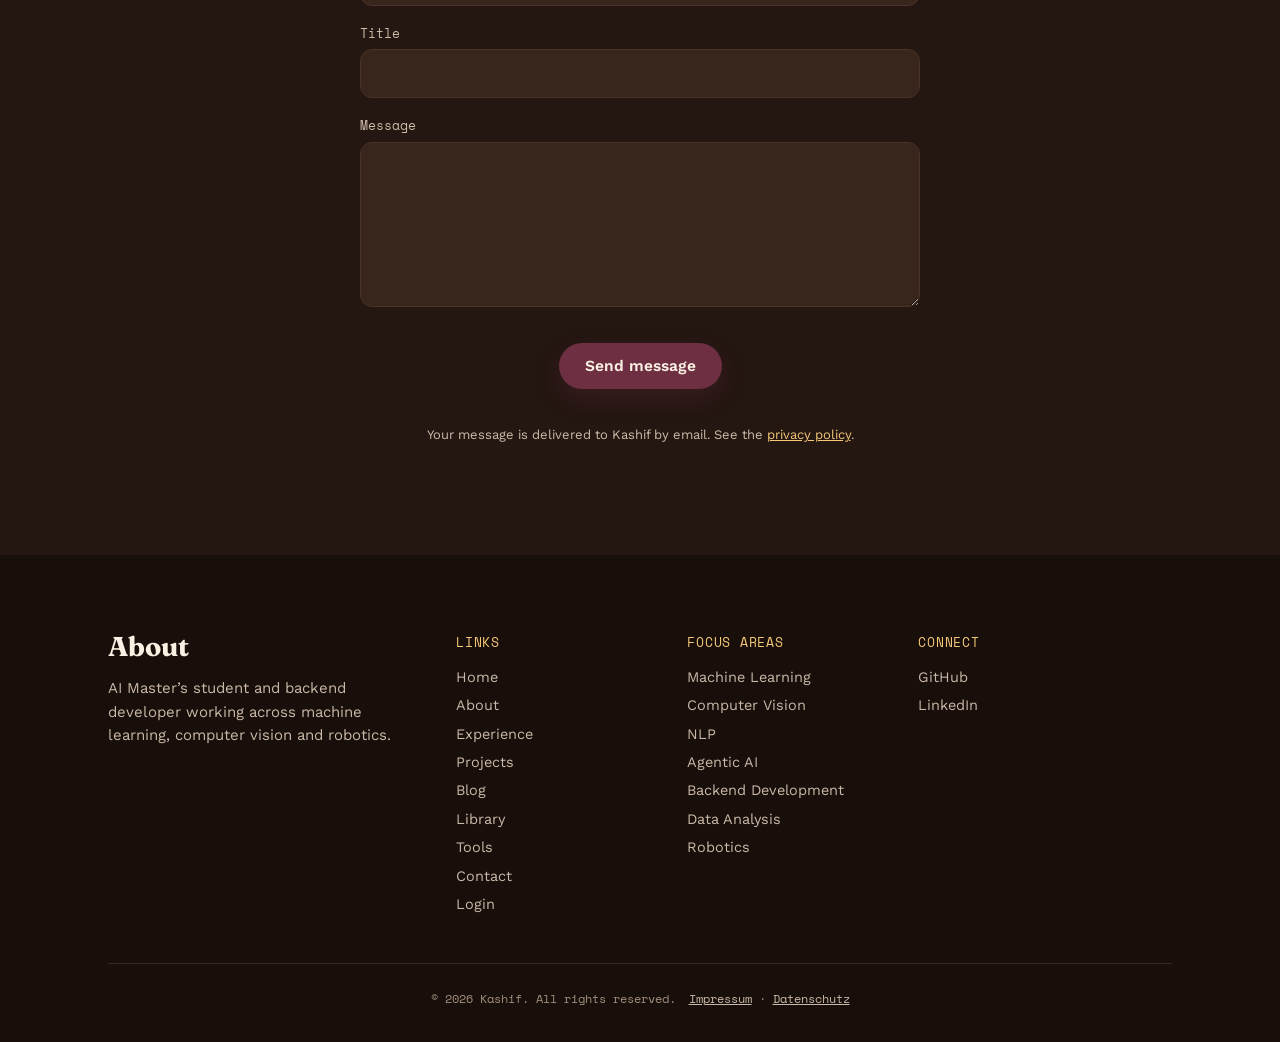
==== commit adffd83c: "Tools in the menu, /tools rewrites, privacy policy: Notes tool draft in local storage Co-Authored-By" ====
--- a/index.html
+++ b/index.html
@@ -79,6 +79,7 @@
       <a href="#skills">Skills</a>
       <a href="/blog/">Blog</a>
       <a href="/library/">Library</a>
+      <a href="/tools/">Tools</a>
       <a href="#contact">Contact</a>
     </nav>
     <button id="themeToggle" class="theme-toggle" type="button" aria-label="Toggle dark/light mode">
@@ -396,6 +397,7 @@
           <li><a href="/projects/">Projects</a></li>
           <li><a href="/blog/">Blog</a></li>
           <li><a href="/library/">Library</a></li>
+          <li><a href="/tools/">Tools</a></li>
           <li><a href="#contact">Contact</a></li>
           <li><a href="https://library.kashifriyaz.com/admin/login" rel="nofollow">Login</a></li>
         </ul>
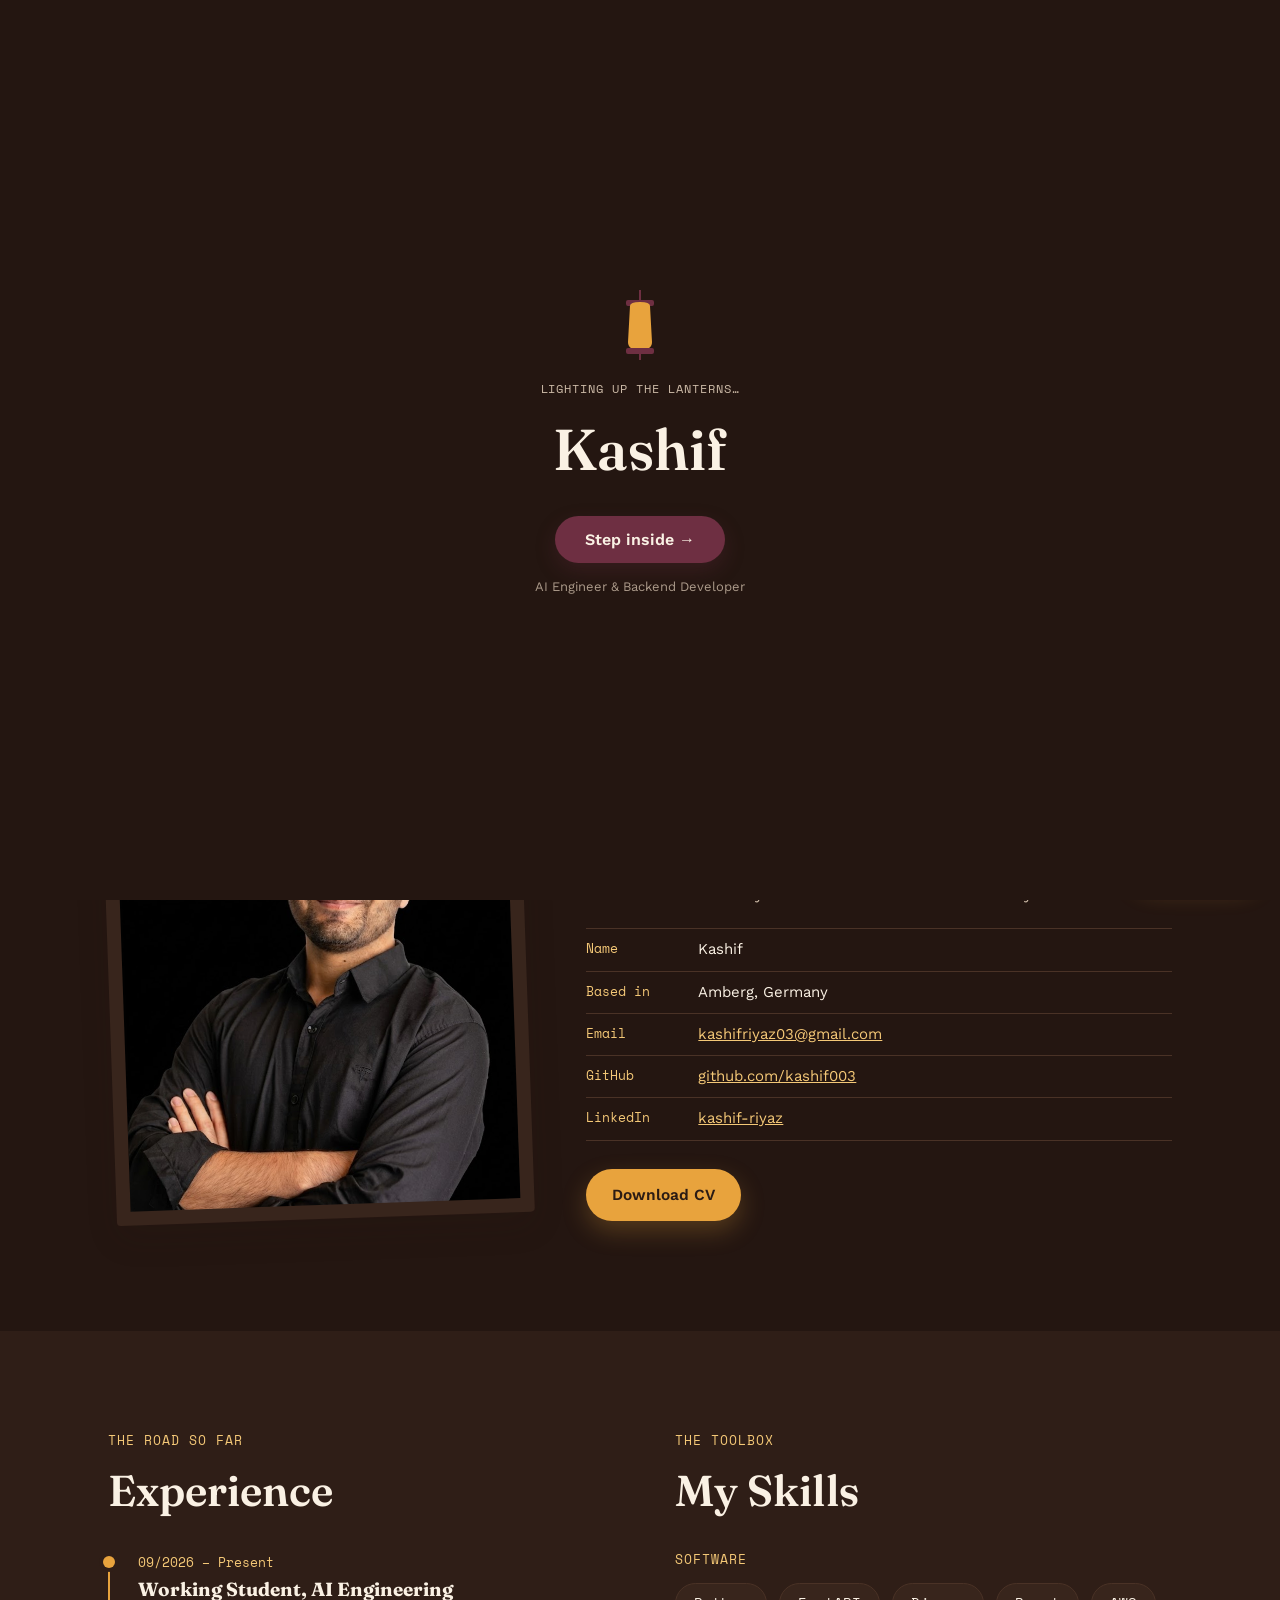
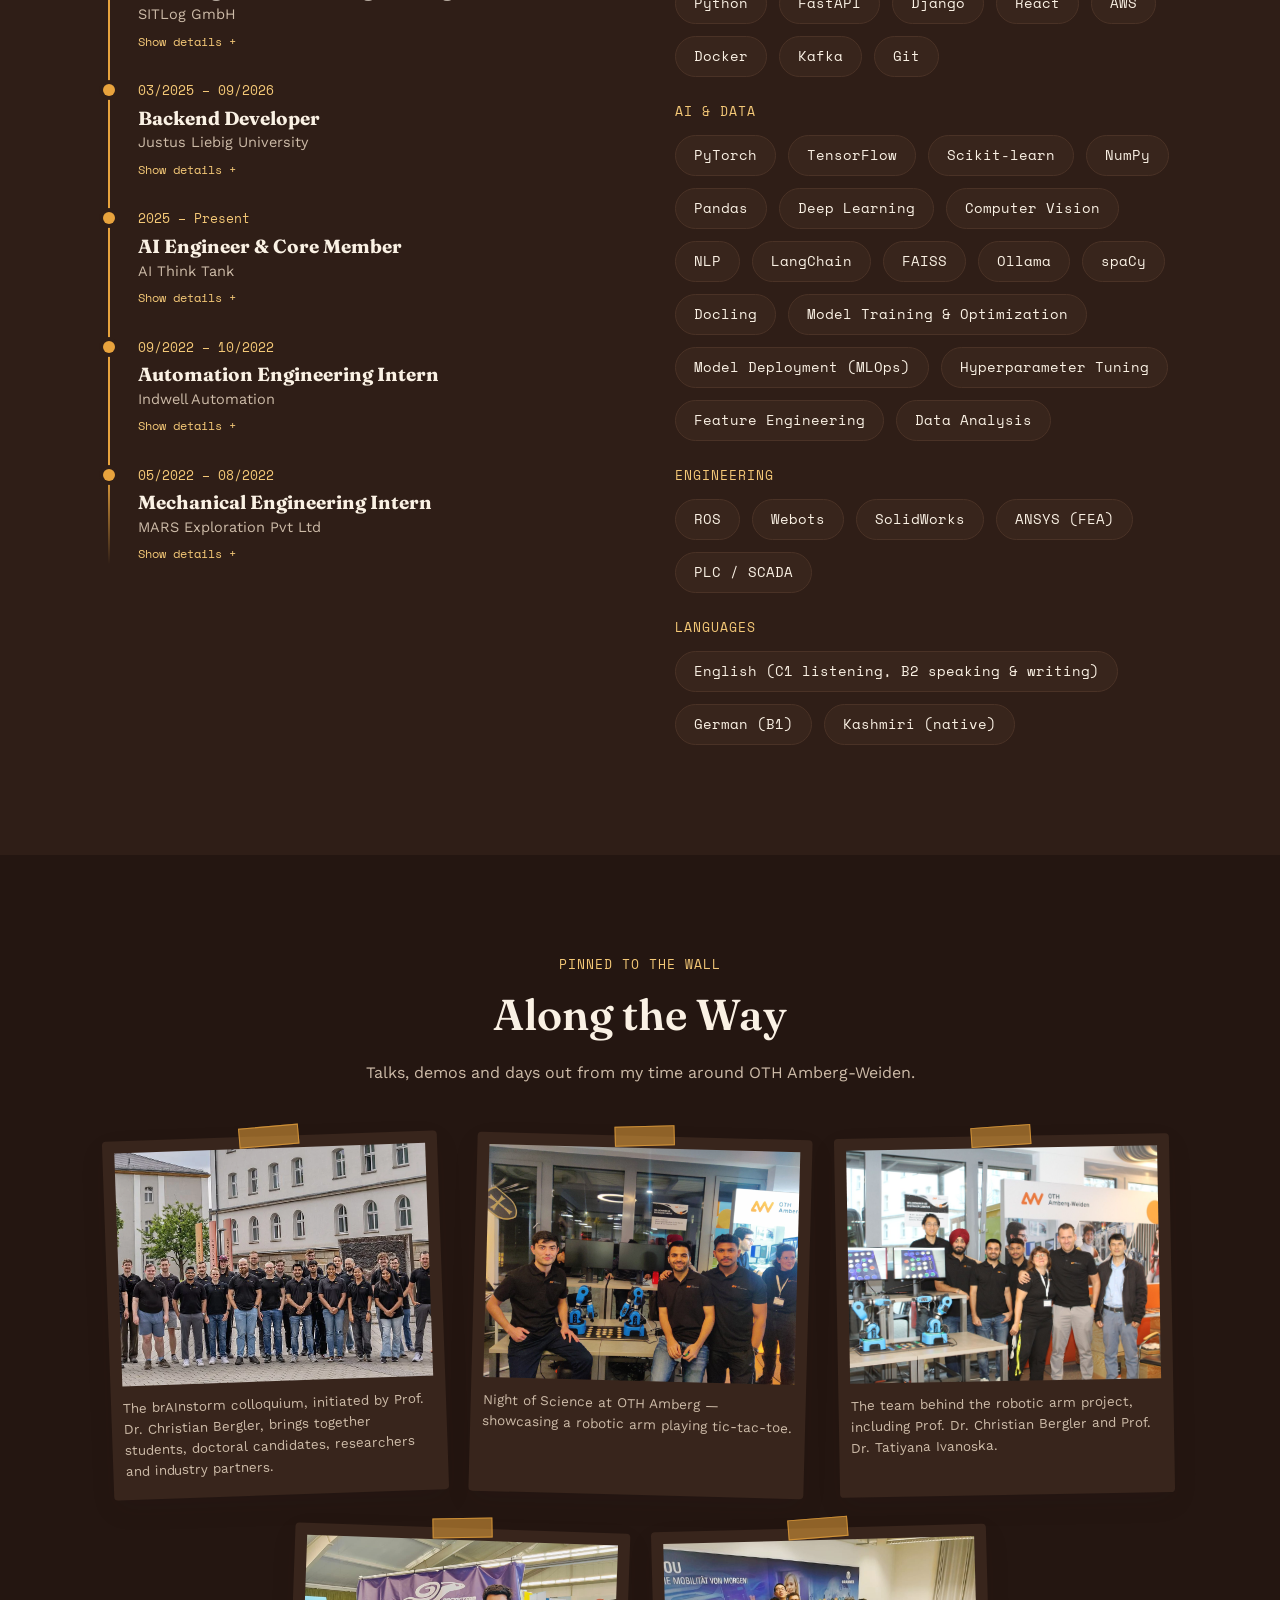
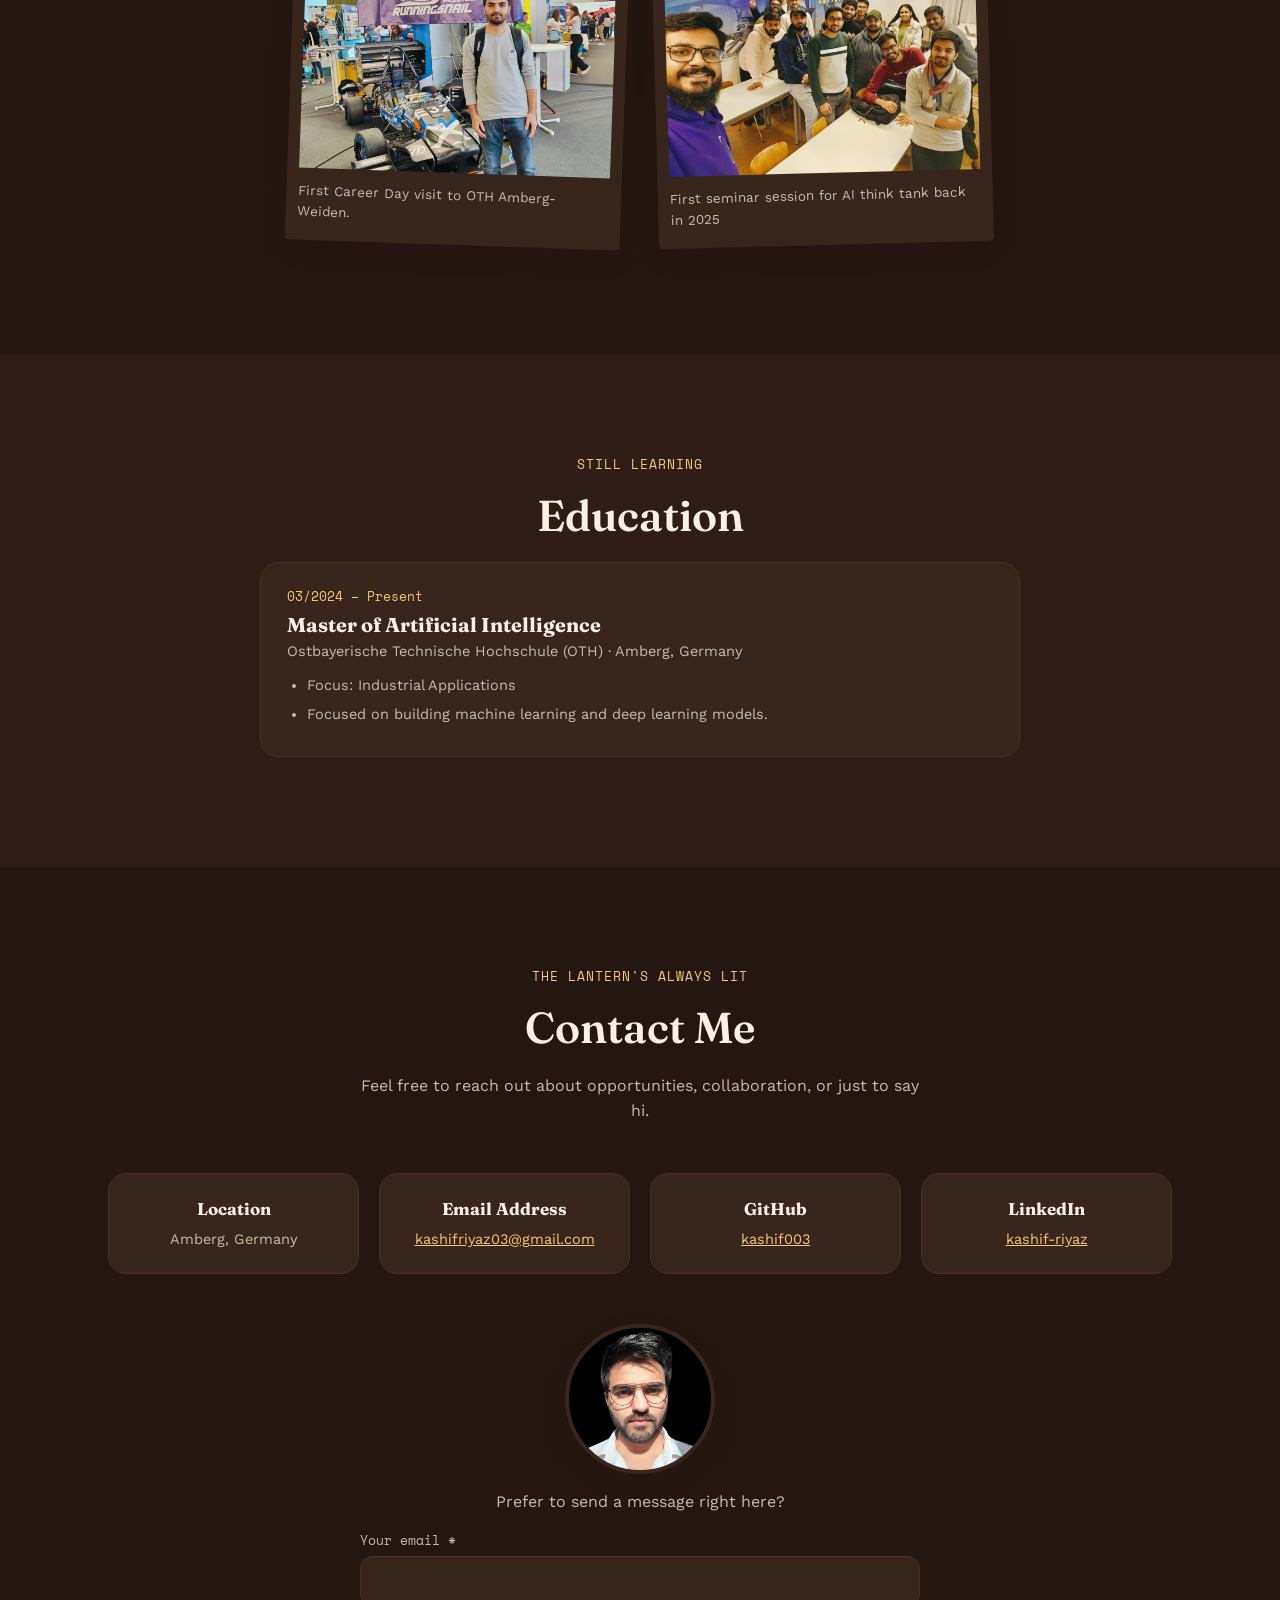
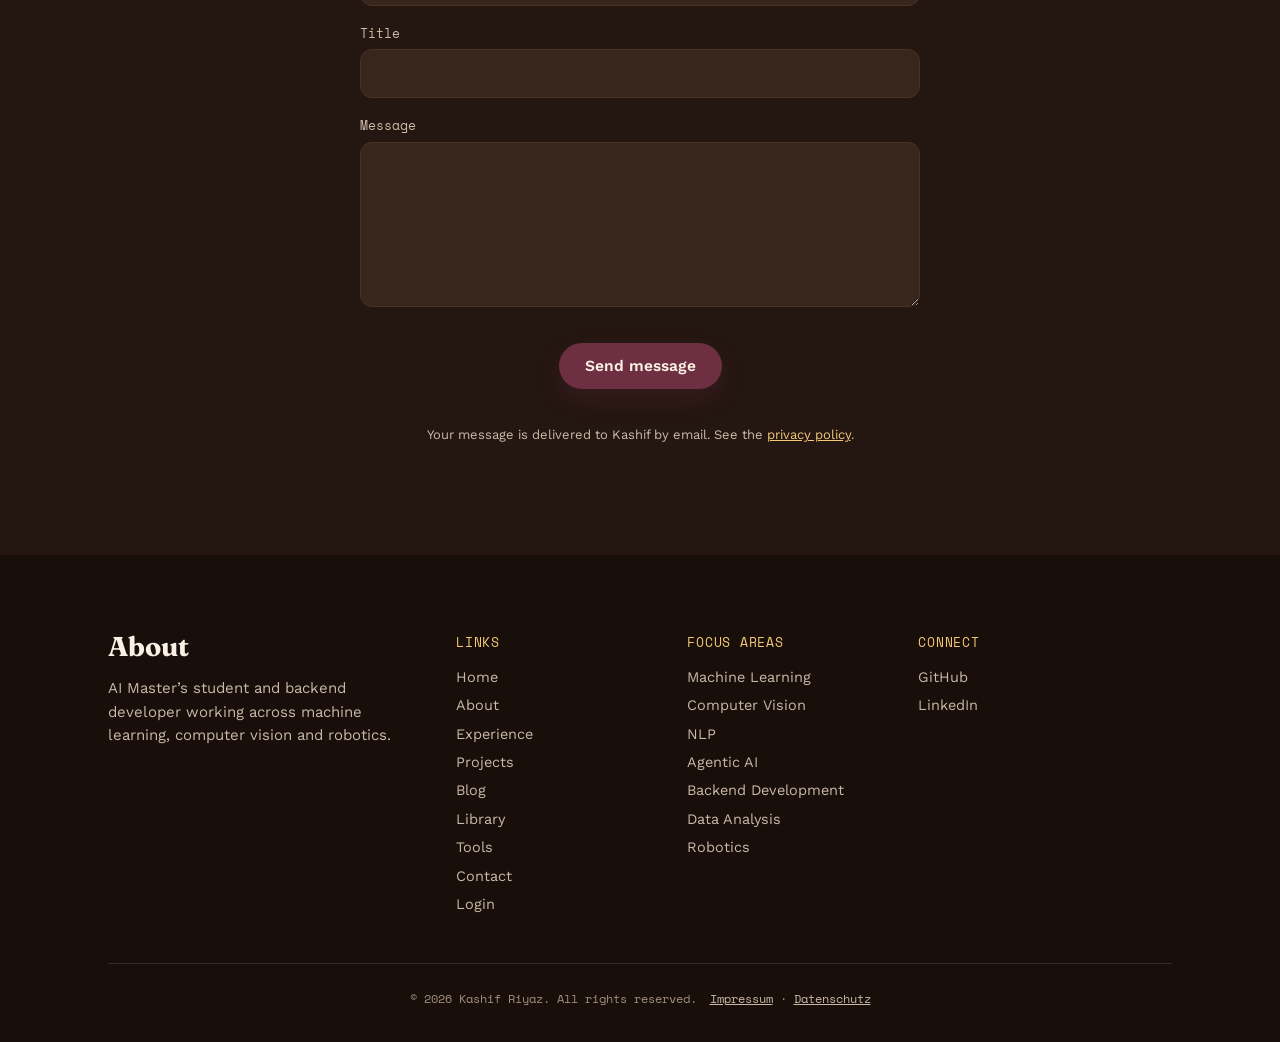
==== commit b3fb8652: "Add copyright licence (all rights reserved), full name in footer Co-Authored-By: Claude Opus 5.5 <no" ====
--- a/index.html
+++ b/index.html
@@ -422,7 +422,7 @@
         </ul>
       </div>
     </div>
-    <p class="footer-copy">&copy; <span id="year">2026</span> Kashif. All rights reserved. <span class="footer-legal"><a href="/impressum/">Impressum</a> · <a href="/datenschutz/">Datenschutz</a></span></p>
+    <p class="footer-copy">&copy; <span id="year">2026</span> Kashif Riyaz. All rights reserved. <span class="footer-legal"><a href="/impressum/">Impressum</a> · <a href="/datenschutz/">Datenschutz</a></span></p>
   </div>
 </footer>
 
